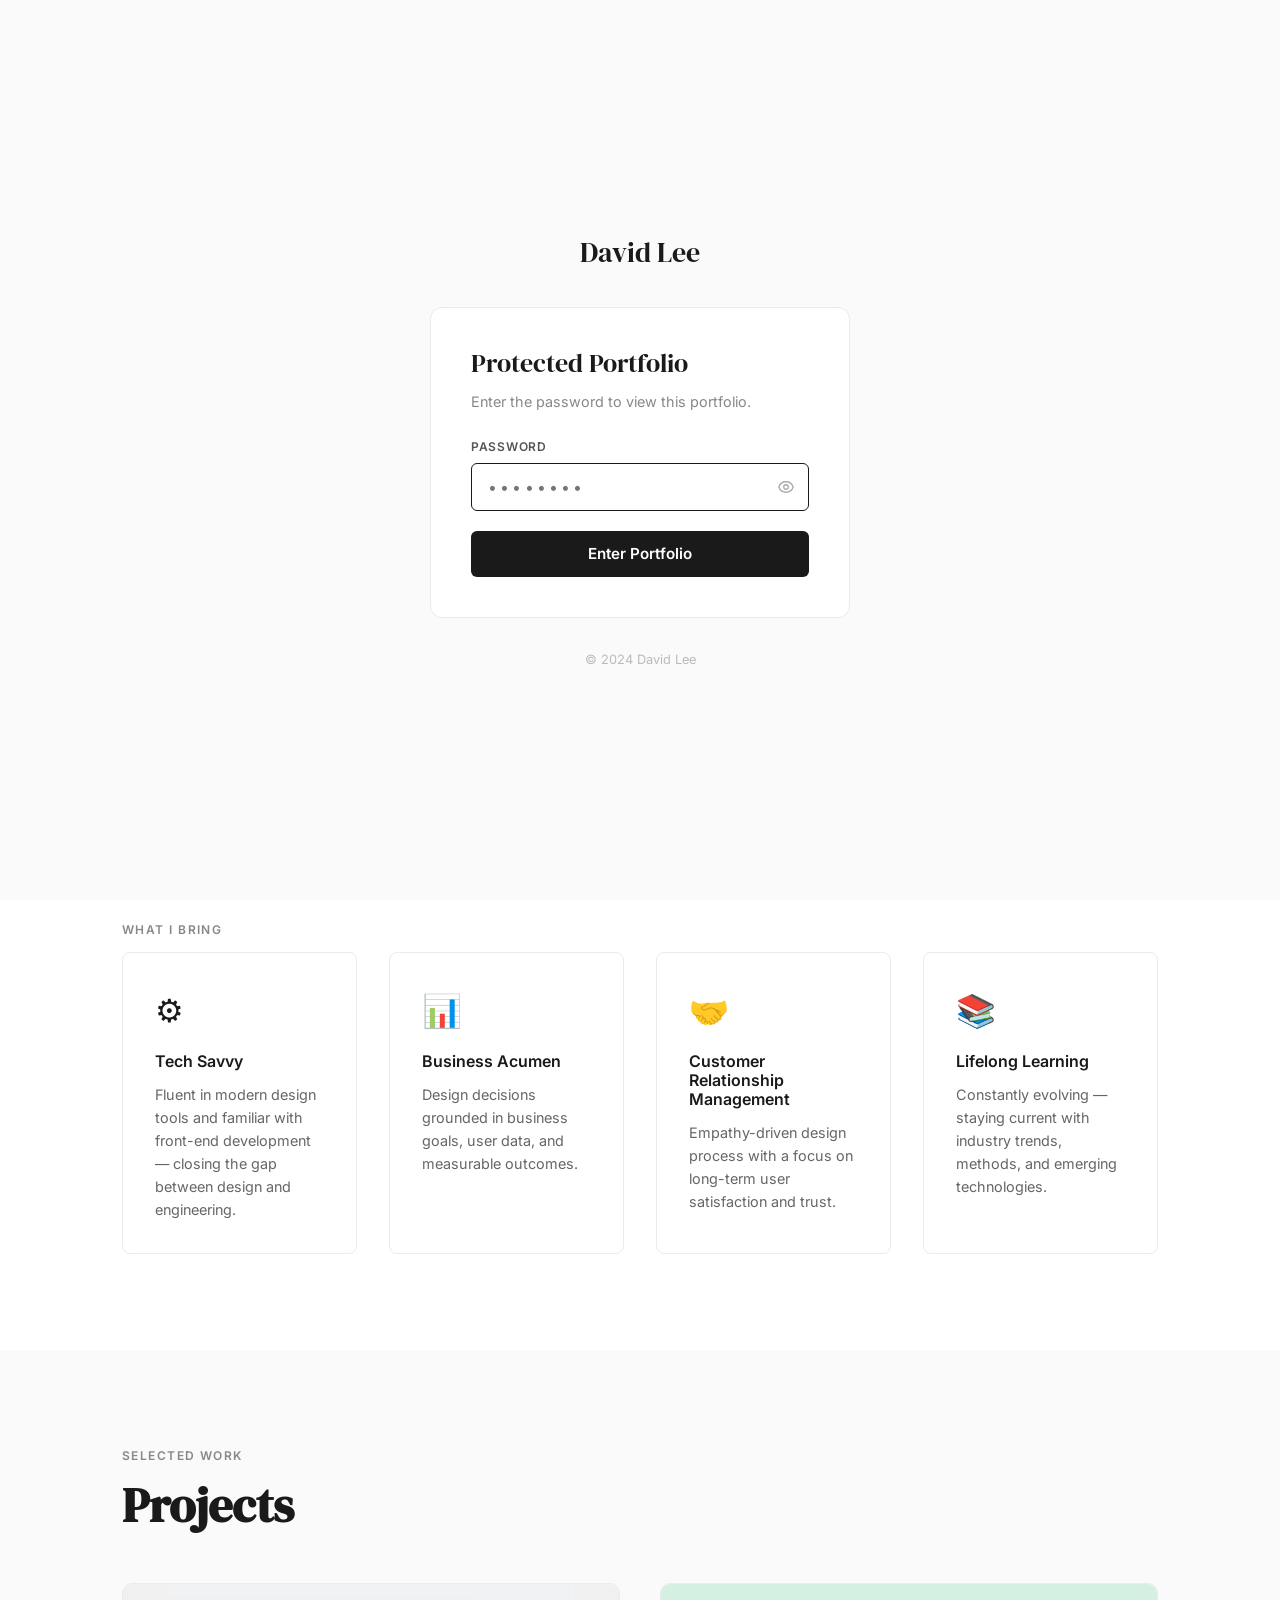
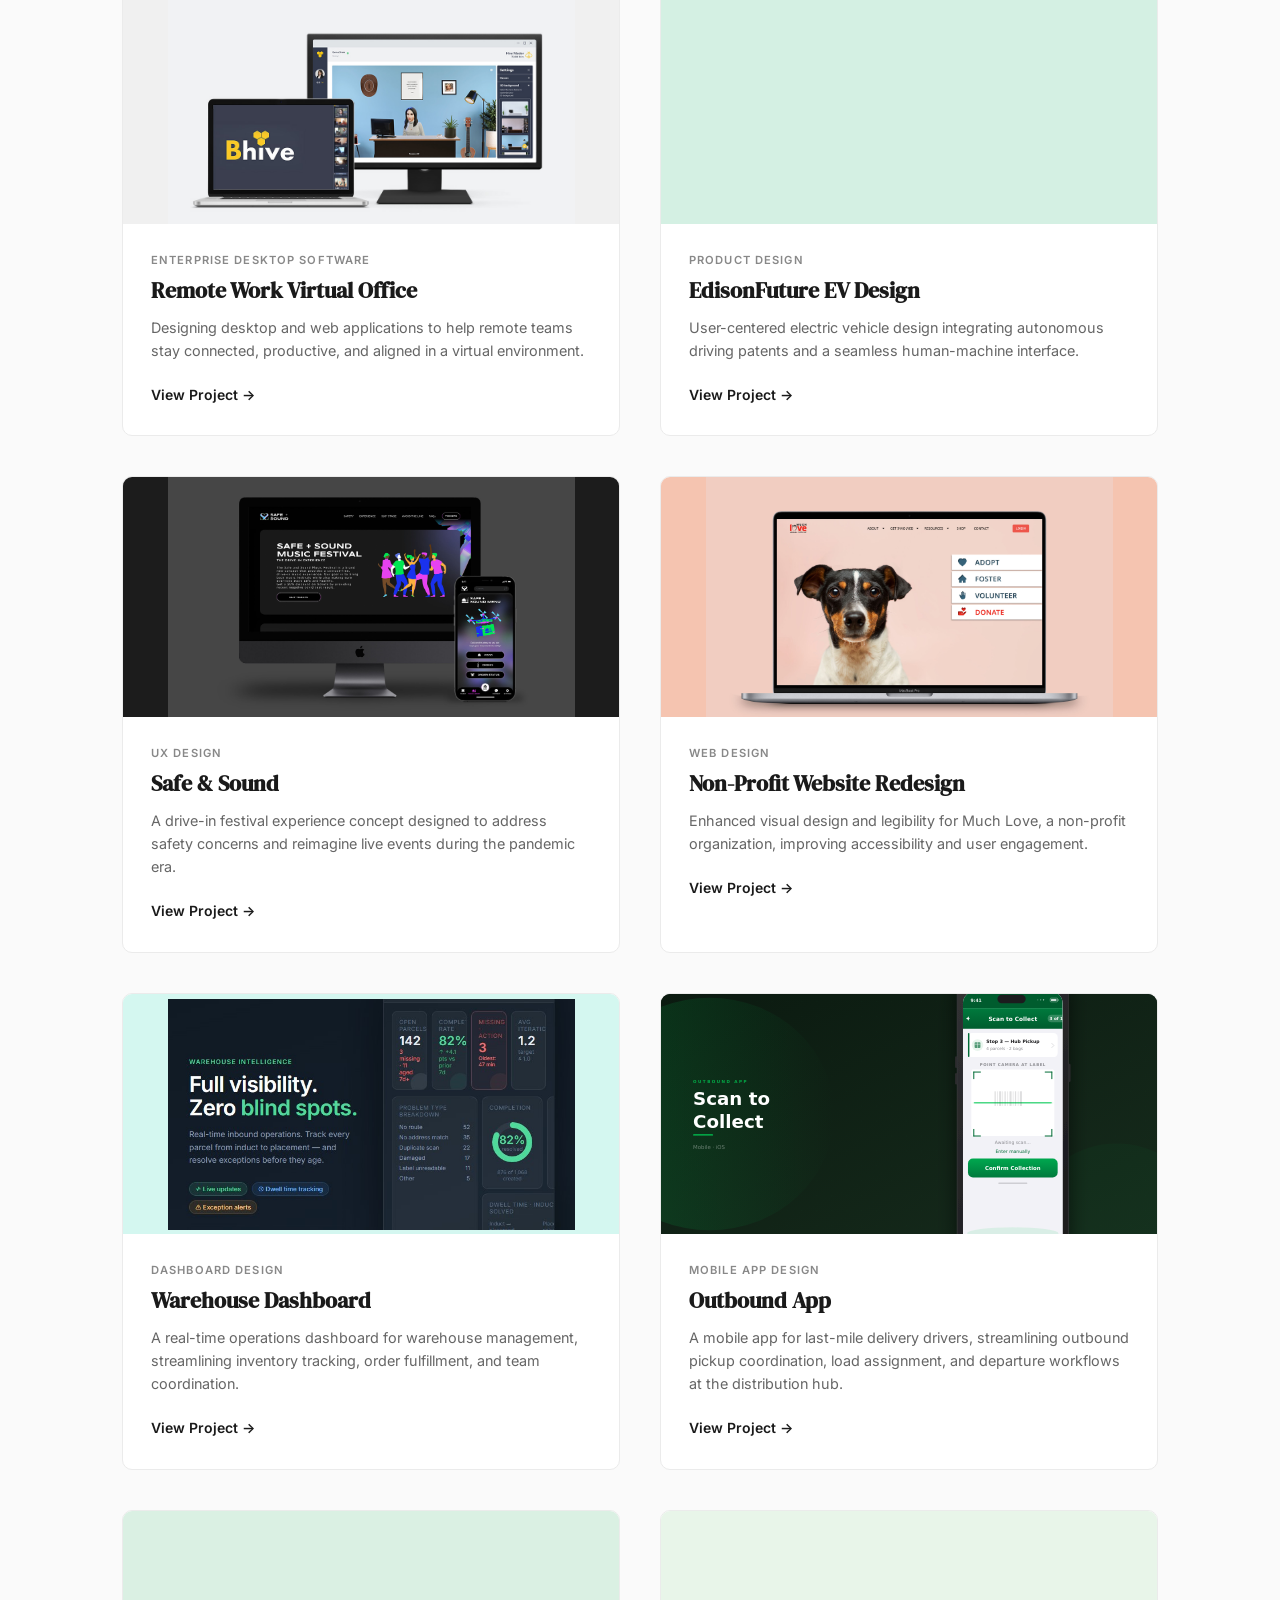
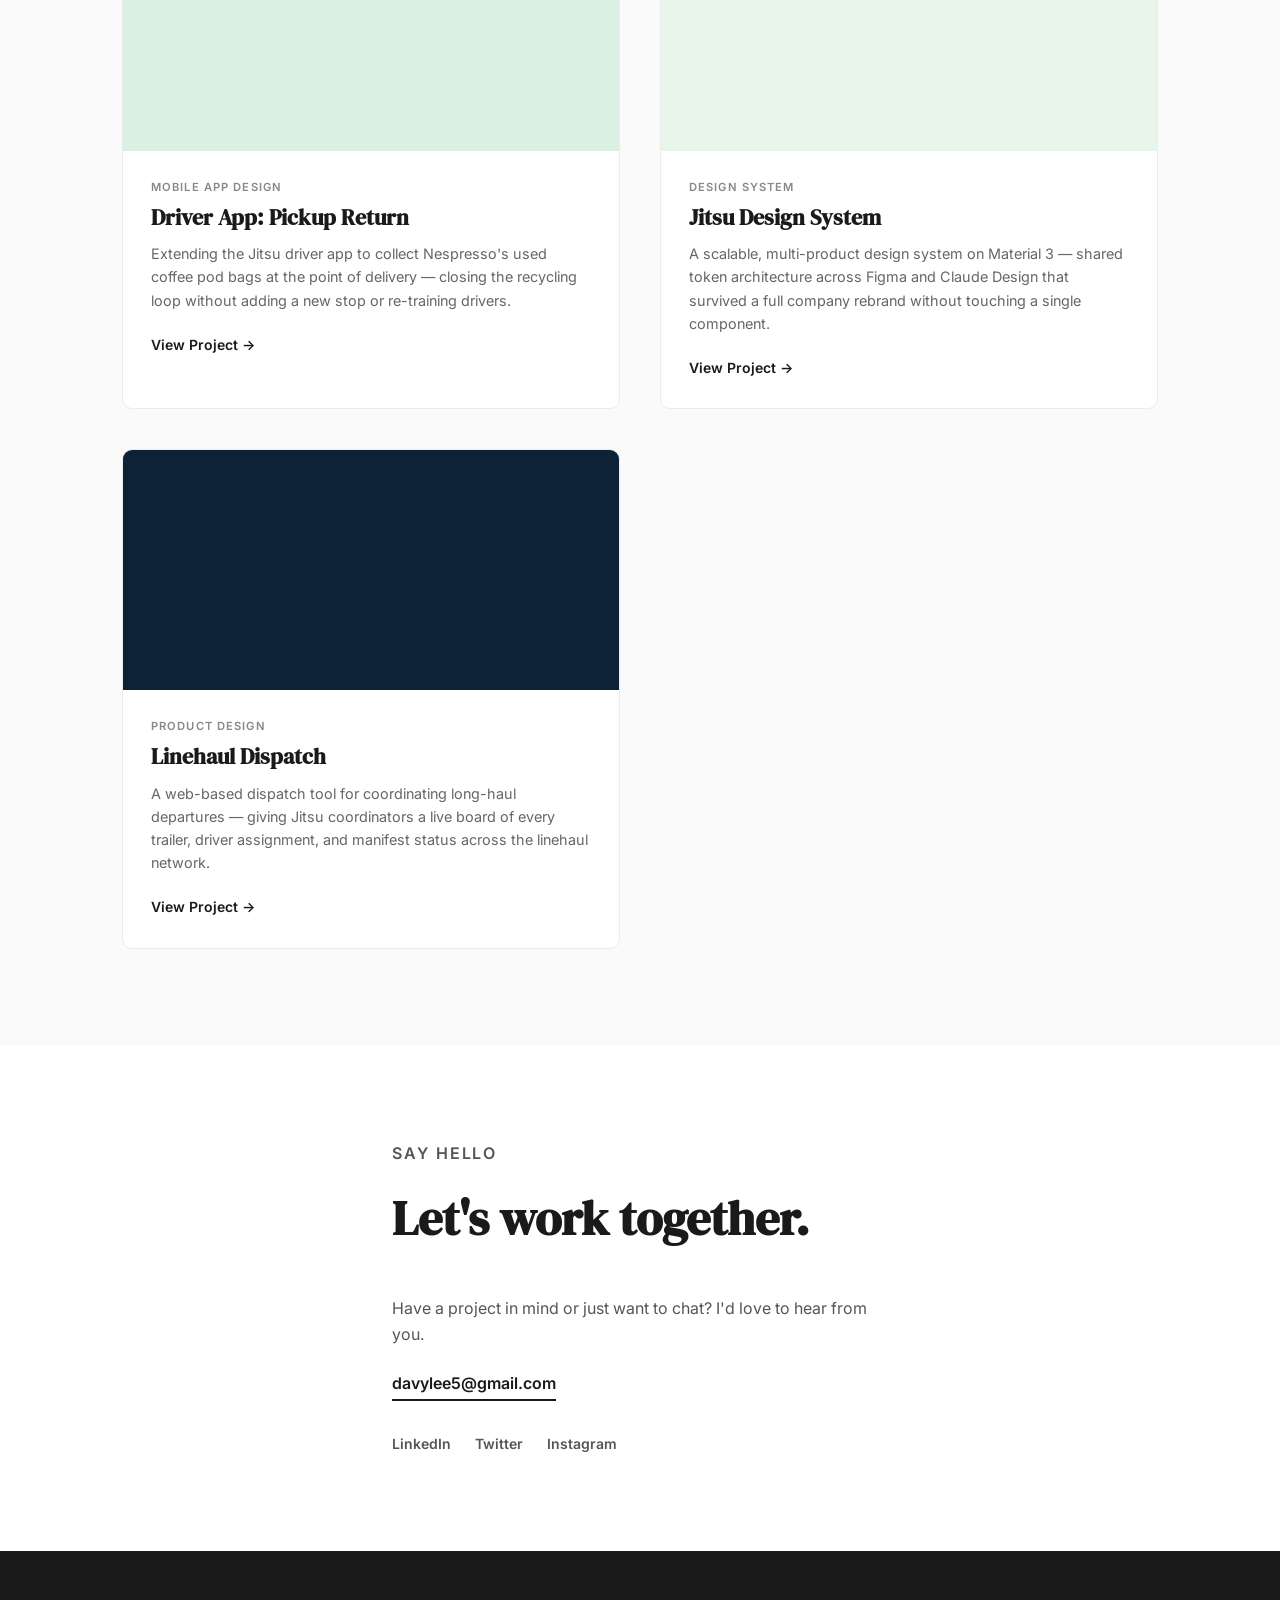
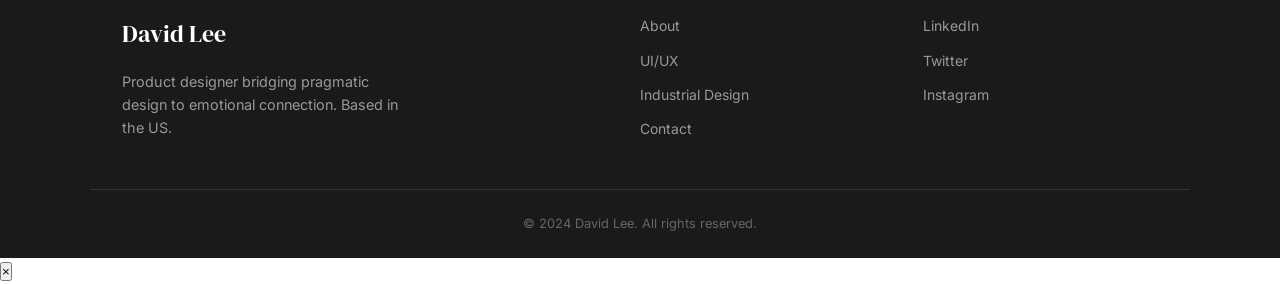
==== index.html @ e4c19055 "feat: add Linehaul Dispatch case study to Selected Work New project page and homepage card for the L" ====
﻿<!DOCTYPE html>
<html lang="en">
<head>
  <meta charset="UTF-8" />
  <meta name="viewport" content="width=device-width, initial-scale=1.0" />
  <title>David Lee — Product Designer</title>
  <link rel="preconnect" href="https://fonts.googleapis.com" />
  <link rel="preconnect" href="https://fonts.gstatic.com" crossorigin />
  <link href="https://fonts.googleapis.com/css2?family=DM+Serif+Display&family=Inter:wght@400;500;600&family=Open+Sans:wght@400;600&display=swap" rel="stylesheet" />
  <link rel="stylesheet" href="styles.css" />

  <style>
    body.gate-open { overflow: hidden; }

    #portfolio-gate {
      position: fixed;
      inset: 0;
      z-index: 9999;
      background: #fafafa;
      display: flex;
      flex-direction: column;
      align-items: center;
      justify-content: center;
      padding: 2rem;
    }

    #portfolio-gate .gate {
      width: 100%;
      max-width: 420px;
      display: flex;
      flex-direction: column;
      align-items: center;
      gap: 2rem;
    }

    #portfolio-gate .gate__logo {
      font-family: 'DM Serif Display', serif;
      font-size: 1.75rem;
      color: #1a1a1a;
      text-decoration: none;
    }

    #portfolio-gate .gate__card {
      width: 100%;
      background: #fff;
      border: 1px solid #ebebeb;
      border-radius: 12px;
      padding: 2.5rem;
      display: flex;
      flex-direction: column;
      gap: 1.5rem;
    }

    #portfolio-gate .gate__heading {
      font-family: 'DM Serif Display', serif;
      font-size: 1.6rem;
      color: #1a1a1a;
      font-weight: 400;
      line-height: 1.2;
    }

    #portfolio-gate .gate__sub {
      font-size: 0.9rem;
      color: #888;
      line-height: 1.6;
      margin-top: -0.75rem;
    }

    #portfolio-gate .gate__field {
      display: flex;
      flex-direction: column;
      gap: 0.4rem;
    }

    #portfolio-gate .gate__label {
      font-size: 0.75rem;
      font-weight: 600;
      letter-spacing: 0.06em;
      text-transform: uppercase;
      color: #555;
    }

    #portfolio-gate .gate__input-wrap {
      position: relative;
      display: flex;
      align-items: center;
    }

    #portfolio-gate .gate__input {
      width: 100%;
      padding: 0.8rem 3rem 0.8rem 1rem;
      border: 1px solid #ddd;
      border-radius: 6px;
      font-family: 'Inter', sans-serif;
      font-size: 1rem;
      color: #1a1a1a;
      background: #fafafa;
      transition: border-color 0.2s, background 0.2s;
      letter-spacing: 0.2em;
    }

    #portfolio-gate .gate__input:focus {
      outline: none;
      border-color: #1a1a1a;
      background: #fff;
    }

    #portfolio-gate .gate__input.error {
      border-color: #c0392b;
      background: #fff8f7;
    }

    #portfolio-gate .gate__toggle {
      position: absolute;
      right: 0.85rem;
      background: none;
      border: none;
      cursor: pointer;
      color: #aaa;
      padding: 0;
      display: flex;
      align-items: center;
      transition: color 0.2s;
    }

    #portfolio-gate .gate__toggle:hover { color: #555; }

    #portfolio-gate .gate__toggle svg {
      width: 18px;
      height: 18px;
      pointer-events: none;
    }

    #portfolio-gate .gate__error {
      font-size: 0.8rem;
      color: #c0392b;
      font-weight: 500;
      display: none;
    }

    #portfolio-gate .gate__error.visible { display: block; }

    #portfolio-gate .gate__btn {
      width: 100%;
      padding: 0.85rem;
      background: #1a1a1a;
      color: #fff;
      border: none;
      border-radius: 6px;
      font-family: 'Inter', sans-serif;
      font-size: 0.95rem;
      font-weight: 600;
      cursor: pointer;
      transition: background 0.2s, transform 0.1s;
    }

    #portfolio-gate .gate__btn:hover { background: #333; }
    #portfolio-gate .gate__btn:active { transform: scale(0.98); }

    #portfolio-gate .gate__footer {
      font-size: 0.8rem;
      color: #bbb;
      text-align: center;
    }
  </style>

  <!-- Google Analytics -->
  <script async src="https://www.googletagmanager.com/gtag/js?id=G-5YFQMYE4YG"></script>
  <script>
    window.dataLayer = window.dataLayer || [];
    function gtag(){dataLayer.push(arguments);}
    gtag('js', new Date());
    gtag('config', 'G-5YFQMYE4YG');
  </script>
</head>
<body class="gate-open">

  <!-- PASSCODE GATE -->
  <div id="portfolio-gate">
    <div class="gate">
      <span class="gate__logo">David Lee</span>

      <div class="gate__card">
        <h1 class="gate__heading">Protected Portfolio</h1>
        <p class="gate__sub">Enter the password to view this portfolio.</p>

        <form id="gate-form" novalidate>
          <div class="gate__field">
            <label class="gate__label" for="gate-password">Password</label>
            <div class="gate__input-wrap">
              <input
                class="gate__input"
                type="password"
                id="gate-password"
                autocomplete="current-password"
                placeholder="••••••••"
                autofocus
              />
              <button type="button" class="gate__toggle" id="gate-toggle" aria-label="Show password">
                <svg id="gate-icon-eye" xmlns="http://www.w3.org/2000/svg" fill="none" viewBox="0 0 24 24" stroke="currentColor" stroke-width="1.75">
                  <path stroke-linecap="round" stroke-linejoin="round" d="M2.458 12C3.732 7.943 7.523 5 12 5c4.478 0 8.268 2.943 9.542 7-1.274 4.057-5.064 7-9.542 7-4.477 0-8.268-2.943-9.542-7z" />
                  <circle cx="12" cy="12" r="3" stroke-linecap="round" stroke-linejoin="round" />
                </svg>
                <svg id="gate-icon-eye-off" xmlns="http://www.w3.org/2000/svg" fill="none" viewBox="0 0 24 24" stroke="currentColor" stroke-width="1.75" style="display:none">
                  <path stroke-linecap="round" stroke-linejoin="round" d="M13.875 18.825A10.05 10.05 0 0112 19c-4.477 0-8.268-2.943-9.542-7a9.97 9.97 0 012.19-3.568M6.53 6.53A9.97 9.97 0 0112 5c4.478 0 8.268 2.943 9.542 7a9.972 9.972 0 01-4.043 5.306M6.53 6.53L3 3m3.53 3.53l11 11M17.47 17.47L21 21" />
                </svg>
              </button>
            </div>
            <span class="gate__error" id="gate-error">Incorrect password. Please try again.</span>
          </div>

          <div style="margin-top: 1.25rem;">
            <button type="submit" class="gate__btn">Enter Portfolio</button>
          </div>
        </form>
      </div>

      <p class="gate__footer">&copy; 2024 David Lee</p>
    </div>
  </div>

  <!-- NAV -->
  <nav class="nav">
    <div class="nav__inner">
      <a href="#" class="nav__logo">David Lee</a>
      <ul class="nav__links">
        <li><a href="about.html">About</a></li>
        <li><a href="#work">UI/UX</a></li>
        <li><a href="#work">Industrial Design</a></li>
        <li><a href="#" target="_blank">Resume</a></li>
        <li><a href="#contact" class="nav__cta">Contact</a></li>
      </ul>
      <button class="nav__burger" aria-label="Toggle menu">
        <span></span><span></span><span></span>
      </button>
    </div>
  </nav>

  <!-- HERO -->
  <section class="hero">
    <div class="hero__inner container">
      <div class="hero__text">
        <p class="hero__tag">Product Designer</p>
        <h1 class="hero__headline">I'm a product designer who bridges pragmatic design to emotional connection.</h1>
        <p class="hero__sub">Hybrid background spanning UX, engineering communication, and business strategy — I design for people and build for impact.</p>
        <div class="hero__actions">
          <a href="#work" class="btn btn--primary">View My Work</a>
          <a href="#contact" class="btn btn--ghost">Get in Touch</a>
        </div>
      </div>
      <div class="hero__image">
        <div class="hero__img-wrap">
          <img src="images/david-hero.jpg" alt="David Lee" class="hero__img" />
        </div>
      </div>
    </div>
  </section>

  <!-- VALUES -->
  <section class="values">
    <div class="container">
      <p class="section-label">What I Bring</p>
      <div class="values__grid">
        <div class="values__card">
          <div class="values__icon">&#9881;</div>
          <h3>Tech Savvy</h3>
          <p>Fluent in modern design tools and familiar with front-end development — closing the gap between design and engineering.</p>
        </div>
        <div class="values__card">
          <div class="values__icon">&#128202;</div>
          <h3>Business Acumen</h3>
          <p>Design decisions grounded in business goals, user data, and measurable outcomes.</p>
        </div>
        <div class="values__card">
          <div class="values__icon">&#129309;</div>
          <h3>Customer Relationship Management</h3>
          <p>Empathy-driven design process with a focus on long-term user satisfaction and trust.</p>
        </div>
        <div class="values__card">
          <div class="values__icon">&#128218;</div>
          <h3>Lifelong Learning</h3>
          <p>Constantly evolving — staying current with industry trends, methods, and emerging technologies.</p>
        </div>
      </div>
    </div>
  </section>

  <!-- PROJECTS -->
  <section class="work" id="work">
    <div class="container">
      <p class="section-label">Selected Work</p>
      <h2 class="section-title">Projects</h2>
      <div class="work__grid">

        <article class="project-card">
          <div class="project-card__img project-card__img--1"></div>
          <div class="project-card__body">
            <span class="project-card__tag">Enterprise Desktop Software</span>
            <h3>Remote Work Virtual Office</h3>
            <p>Designing desktop and web applications to help remote teams stay connected, productive, and aligned in a virtual environment.</p>
            <a href="remote-work-virtual-office.html" class="link-arrow">View Project &rarr;</a>
          </div>
        </article>

        <article class="project-card">
          <div class="project-card__img project-card__img--2"></div>
          <div class="project-card__body">
            <span class="project-card__tag">Product Design</span>
            <h3>EdisonFuture EV Design</h3>
            <p>User-centered electric vehicle design integrating autonomous driving patents and a seamless human-machine interface.</p>
            <a href="edison-future-ev.html" class="link-arrow">View Project &rarr;</a>
          </div>
        </article>

        <article class="project-card">
          <div class="project-card__img project-card__img--3"></div>
          <div class="project-card__body">
            <span class="project-card__tag">UX Design</span>
            <h3>Safe &amp; Sound</h3>
            <p>A drive-in festival experience concept designed to address safety concerns and reimagine live events during the pandemic era.</p>
            <a href="safe-sound.html" class="link-arrow">View Project &rarr;</a>
          </div>
        </article>

        <article class="project-card">
          <div class="project-card__img project-card__img--4"></div>
          <div class="project-card__body">
            <span class="project-card__tag">Web Design</span>
            <h3>Non-Profit Website Redesign</h3>
            <p>Enhanced visual design and legibility for Much Love, a non-profit organization, improving accessibility and user engagement.</p>
            <a href="much-love.html" class="link-arrow">View Project &rarr;</a>
          </div>
        </article>

        <article class="project-card">
          <div class="project-card__img project-card__img--5"></div>
          <div class="project-card__body">
            <span class="project-card__tag">Dashboard Design</span>
            <h3>Warehouse Dashboard</h3>
            <p>A real-time operations dashboard for warehouse management, streamlining inventory tracking, order fulfillment, and team coordination.</p>
            <a href="warehouse-dashboard.html" class="link-arrow">View Project &rarr;</a>
          </div>
        </article>

        <article class="project-card">
          <div class="project-card__img project-card__img--6"></div>
          <div class="project-card__body">
            <span class="project-card__tag">Mobile App Design</span>
            <h3>Outbound App</h3>
            <p>A mobile app for last-mile delivery drivers, streamlining outbound pickup coordination, load assignment, and departure workflows at the distribution hub.</p>
            <a href="outbound-app.html" class="link-arrow">View Project &rarr;</a>
          </div>
        </article>

        <article class="project-card">
          <div class="project-card__img project-card__img--7"></div>
          <div class="project-card__body">
            <span class="project-card__tag">Mobile App Design</span>
            <h3>Driver App: Pickup Return</h3>
            <p>Extending the Jitsu driver app to collect Nespresso's used coffee pod bags at the point of delivery — closing the recycling loop without adding a new stop or re-training drivers.</p>
            <a href="driver-app-pickup-return.html" class="link-arrow">View Project &rarr;</a>
          </div>
        </article>

        <article class="project-card">
          <div class="project-card__img project-card__img--8"></div>
          <div class="project-card__body">
            <span class="project-card__tag">Design System</span>
            <h3>Jitsu Design System</h3>
            <p>A scalable, multi-product design system on Material 3 — shared token architecture across Figma and Claude Design that survived a full company rebrand without touching a single component.</p>
            <a href="design-system.html" class="link-arrow">View Project &rarr;</a>
          </div>
        </article>

        <article class="project-card">
          <div class="project-card__img project-card__img--9"></div>
          <div class="project-card__body">
            <span class="project-card__tag">Product Design</span>
            <h3>Linehaul Dispatch</h3>
            <p>A web-based dispatch tool for coordinating long-haul departures — giving Jitsu coordinators a live board of every trailer, driver assignment, and manifest status across the linehaul network.</p>
            <a href="linehaul-dispatch.html" class="link-arrow">View Project &rarr;</a>
          </div>
        </article>

      </div>
    </div>
  </section>

  <!-- CONTACT -->
  <section class="contact" id="contact">
    <div class="container contact__inner contact__inner--solo">
      <div class="contact__text">
        <p class="section-label">Say Hello</p>
        <h2 class="section-title">Let's work together.</h2>
        <p>Have a project in mind or just want to chat? I'd love to hear from you.</p>
        <a href="mailto:davylee5@gmail.com" class="contact__email">davylee5@gmail.com</a>
        <div class="contact__socials">
          <a href="#" target="_blank" rel="noopener">LinkedIn</a>
          <a href="#" target="_blank" rel="noopener">Twitter</a>
          <a href="#" target="_blank" rel="noopener">Instagram</a>
        </div>
      </div>
      <form class="contact__form" onsubmit="handleSubmit(event)" style="display:none">
        <div class="form-group">
          <label for="name">Name</label>
          <input type="text" id="name" name="name" placeholder="Your name" required />
        </div>
        <div class="form-group">
          <label for="email">Email</label>
          <input type="email" id="email" name="email" placeholder="your@email.com" required />
        </div>
        <div class="form-group">
          <label for="message">Message</label>
          <textarea id="message" name="message" rows="5" placeholder="Tell me about your project..." required></textarea>
        </div>
        <button type="submit" class="btn btn--primary">Send Message</button>
        <p class="form-success" id="form-success">Thanks! I'll be in touch soon.</p>
      </form>
    </div>
  </section>

  <!-- FOOTER -->
  <footer class="footer">
    <div class="container footer__inner">
      <div class="footer__brand">
        <span class="footer__logo">David Lee</span>
        <p>Product designer bridging pragmatic design to emotional connection. Based in the US.</p>
      </div>
      <nav class="footer__nav">
        <a href="about.html">About</a>
        <a href="#work">UI/UX</a>
        <a href="#work">Industrial Design</a>
        <a href="#contact">Contact</a>
      </nav>
      <div class="footer__socials">
        <a href="#" target="_blank" rel="noopener">LinkedIn</a>
        <a href="#" target="_blank" rel="noopener">Twitter</a>
        <a href="#" target="_blank" rel="noopener">Instagram</a>
      </div>
    </div>
    <div class="footer__bottom">
      <p>&copy; 2024 David Lee. All rights reserved.</p>
    </div>
  </footer>

  <script src="script.js"></script>

  <script>
    const SESSION_KEY = 'dl_portfolio_auth';
    const CORRECT     = '1234';
    const gateEl      = document.getElementById('portfolio-gate');
    const form        = document.getElementById('gate-form');
    const input       = document.getElementById('gate-password');
    const errorMsg    = document.getElementById('gate-error');
    const toggleBtn   = document.getElementById('gate-toggle');
    const iconEye     = document.getElementById('gate-icon-eye');
    const iconEyeOff  = document.getElementById('gate-icon-eye-off');

    if (sessionStorage.getItem(SESSION_KEY) === 'true') {
      gateEl.remove();
      document.body.classList.remove('gate-open');
    }

    toggleBtn.addEventListener('click', () => {
      const isPassword = input.type === 'password';
      input.type = isPassword ? 'text' : 'password';
      iconEye.style.display    = isPassword ? 'none'  : 'block';
      iconEyeOff.style.display = isPassword ? 'block' : 'none';
    });

    input.addEventListener('input', () => {
      input.classList.remove('error');
      errorMsg.classList.remove('visible');
    });

    form.addEventListener('submit', (e) => {
      e.preventDefault();
      if (input.value === CORRECT) {
        sessionStorage.setItem(SESSION_KEY, 'true');
        gateEl.remove();
        document.body.classList.remove('gate-open');
      } else {
        input.classList.add('error');
        errorMsg.classList.add('visible');
        input.value = '';
        input.focus();
      }
    });
  </script>
</body>
</html>
---- styles.css ----
/* ===========================
   Reset & Base
=========================== */
*, *::before, *::after {
  box-sizing: border-box;
  margin: 0;
  padding: 0;
}

html {
  scroll-behavior: smooth;
}

body {
  font-family: 'Inter', 'Open Sans', sans-serif;
  font-size: 16px;
  line-height: 1.6;
  color: #1a1a1a;
  background: #ffffff;
}

img {
  max-width: 100%;
  display: block;
}

a {
  text-decoration: none;
  color: inherit;
}

ul {
  list-style: none;
}

.container {
  max-width: 1100px;
  margin: 0 auto;
  padding: 0 2rem;
}

/* ===========================
   Typography
=========================== */
h1, h2, h3 {
  font-family: 'DM Serif Display', serif;
  line-height: 1.2;
}

.section-label {
  font-size: 0.75rem;
  font-weight: 600;
  letter-spacing: 0.12em;
  text-transform: uppercase;
  color: #888;
  margin-bottom: 0.75rem;
}

.section-title {
  font-size: clamp(2rem, 4vw, 3rem);
  color: #1a1a1a;
  margin-bottom: 3rem;
}

/* ===========================
   Buttons
=========================== */
.btn {
  display: inline-block;
  padding: 0.75rem 1.75rem;
  border-radius: 4px;
  font-size: 0.9rem;
  font-weight: 600;
  font-family: 'Inter', sans-serif;
  cursor: pointer;
  transition: all 0.2s ease;
  border: 2px solid transparent;
}

.btn--primary {
  background: #1a1a1a;
  color: #fff;
  border-color: #1a1a1a;
}

.btn--primary:hover {
  background: #333;
  border-color: #333;
}

.btn--ghost {
  background: transparent;
  color: #1a1a1a;
  border-color: #1a1a1a;
}

.btn--ghost:hover {
  background: #1a1a1a;
  color: #fff;
}

/* ===========================
   Navigation
=========================== */
.nav {
  position: sticky;
  top: 0;
  z-index: 100;
  background: rgba(255, 255, 255, 0.95);
  backdrop-filter: blur(8px);
  border-bottom: 1px solid #f0f0f0;
}

.nav__inner {
  max-width: 1100px;
  margin: 0 auto;
  padding: 1.25rem 2rem;
  display: flex;
  align-items: center;
  justify-content: space-between;
}

.nav__logo {
  font-family: 'DM Serif Display', serif;
  font-size: 1.25rem;
  color: #1a1a1a;
  font-weight: 400;
}

.nav__links {
  display: flex;
  align-items: center;
  gap: 2rem;
}

.nav__links a {
  font-size: 0.875rem;
  font-weight: 500;
  color: #555;
  transition: color 0.2s;
}

.nav__links a:hover {
  color: #1a1a1a;
}

.nav__cta {
  background: #1a1a1a;
  color: #fff !important;
  padding: 0.5rem 1.25rem;
  border-radius: 4px;
  transition: background 0.2s !important;
}

.nav__cta:hover {
  background: #333 !important;
}

.nav__burger {
  display: none;
  flex-direction: column;
  gap: 5px;
  background: none;
  border: none;
  cursor: pointer;
  padding: 4px;
}

.nav__burger span {
  display: block;
  width: 24px;
  height: 2px;
  background: #1a1a1a;
  transition: all 0.2s;
}

/* ===========================
   Hero
=========================== */
.hero {
  padding: 7rem 0 6rem;
  background: #fafafa;
}

.hero__inner {
  display: grid;
  grid-template-columns: 1fr 1fr;
  gap: 4rem;
  align-items: center;
}

.hero__tag {
  font-size: 0.8rem;
  font-weight: 600;
  letter-spacing: 0.1em;
  text-transform: uppercase;
  color: #888;
  margin-bottom: 1.25rem;
}

.hero__headline {
  font-size: clamp(2rem, 4vw, 3.25rem);
  color: #1a1a1a;
  margin-bottom: 1.5rem;
  font-weight: 400;
}

.hero__sub {
  font-size: 1.05rem;
  color: #555;
  margin-bottom: 2.5rem;
  max-width: 480px;
}

.hero__actions {
  display: flex;
  gap: 1rem;
  flex-wrap: wrap;
}

.hero__img-wrap {
  width: 100%;
  aspect-ratio: 1;
  max-width: 420px;
  margin-left: auto;
  border-radius: 12px;
  overflow: hidden;
  background: #e8e8e8;
  display: flex;
  align-items: center;
  justify-content: center;
  position: relative;
}

.hero__img-wrap img {
  width: 100%;
  height: 100%;
  object-fit: cover;
}

.hero__img-placeholder {
  font-family: 'DM Serif Display', serif;
  font-size: 5rem;
  color: #aaa;
  position: absolute;
}

/* ===========================
   About Bio
=========================== */
.about-bio {
  padding: 6rem 0;
  background: #fff;
}

.about-bio--page {
  padding-top: 7rem;
  background: #fafafa;
}

.about-bio__actions {
  display: flex;
  gap: 1rem;
  flex-wrap: wrap;
  margin-top: 2rem;
}

.about-bio__inner {
  display: grid;
  grid-template-columns: 1fr 1fr;
  gap: 5rem;
  align-items: start;
}

.about-bio__left .section-title {
  margin-bottom: 1.5rem;
}

.about-bio__text {
  font-size: 1rem;
  color: #555;
  line-height: 1.75;
  margin-bottom: 1.25rem;
}

.about-bio__right {
  display: flex;
  flex-direction: column;
  gap: 2rem;
  padding-top: 2.5rem;
}

.about-bio__group-label {
  font-family: 'Inter', sans-serif;
  font-size: 0.75rem;
  font-weight: 600;
  letter-spacing: 0.1em;
  text-transform: uppercase;
  color: #888;
  margin-bottom: 0.6rem;
}

.about-bio__list {
  display: flex;
  flex-direction: column;
  gap: 0.4rem;
}

.about-bio__list li {
  font-size: 0.95rem;
  color: #333;
}

.about-bio__list--inline {
  flex-direction: row;
  flex-wrap: wrap;
  gap: 0.4rem 1rem;
}

/* ===========================
   Values
=========================== */
.values {
  padding: 6rem 0;
  background: #fff;
}

.values__grid {
  display: grid;
  grid-template-columns: repeat(4, 1fr);
  gap: 2rem;
}

.values__card {
  padding: 2rem;
  border: 1px solid #ebebeb;
  border-radius: 8px;
  transition: box-shadow 0.2s, transform 0.2s;
}

.values__card:hover {
  box-shadow: 0 8px 30px rgba(0,0,0,0.08);
  transform: translateY(-2px);
}

.values__icon {
  font-size: 2rem;
  margin-bottom: 1rem;
}

.values__card h3 {
  font-size: 1rem;
  font-family: 'Inter', sans-serif;
  font-weight: 600;
  margin-bottom: 0.75rem;
  color: #1a1a1a;
}

.values__card p {
  font-size: 0.9rem;
  color: #666;
  line-height: 1.6;
}

/* ===========================
   Work / Projects
=========================== */
.work {
  padding: 6rem 0;
  background: #fafafa;
}

.work__grid {
  display: grid;
  grid-template-columns: repeat(2, 1fr);
  gap: 2.5rem;
}

.project-card {
  background: #fff;
  border-radius: 10px;
  overflow: hidden;
  border: 1px solid #ebebeb;
  transition: box-shadow 0.25s, transform 0.25s;
}

.project-card:hover {
  box-shadow: 0 12px 40px rgba(0,0,0,0.1);
  transform: translateY(-4px);
}

.project-card__img {
  width: 100%;
  height: 240px;
  background-color: #e0e0e0;
  background-size: cover;
  background-position: center;
}

.project-card__img--1 { background-color: #f0f0f0; background-image: url('images/card-bhive.jpg'); background-size: 82%; background-repeat: no-repeat; background-position: center center; }
.project-card__img--2 { background-color: #d4f0e3; }
.project-card__img--3 { background-color: #1c1c1c; background-image: url('images/card-safe-sound.jpg'); background-size: 82%; background-repeat: no-repeat; background-position: center center; }
.project-card__img--4 { background-color: #f5c4b0; background-image: url('images/card-much-love.jpg'); background-size: 82%; background-repeat: no-repeat; background-position: center center; }
.project-card__img--5 { background-color: #d4f7f0; background-image: url('images/card-dashboard.jpg'); background-size: 82%; background-repeat: no-repeat; background-position: center center; }
.project-card__img--6 { background-color: #0F1F12; background-image: url('images/card-outbound.svg'); background-size: cover; background-position: center center; }
.project-card__img--7 { background-color: #daf0e3; }
.project-card__img--8 { background-color: #e8f5e9; }
.project-card__img--9 { background-color: #0d2137; }

.project-card__body {
  padding: 1.75rem;
}

.project-card__tag {
  font-size: 0.7rem;
  font-weight: 600;
  letter-spacing: 0.1em;
  text-transform: uppercase;
  color: #888;
  display: block;
  margin-bottom: 0.5rem;
}

.project-card__body h3 {
  font-size: 1.35rem;
  margin-bottom: 0.75rem;
  color: #1a1a1a;
}

.project-card__body p {
  font-size: 0.9rem;
  color: #666;
  margin-bottom: 1.25rem;
  line-height: 1.6;
}

.link-arrow {
  font-size: 0.875rem;
  font-weight: 600;
  color: #1a1a1a;
  transition: letter-spacing 0.2s;
}

.link-arrow:hover {
  letter-spacing: 0.03em;
}

/* ===========================
   Contact
=========================== */
.contact {
  padding: 6rem 0;
  background: #fff;
}

.contact__inner {
  display: grid;
  grid-template-columns: 1fr 1fr;
  gap: 5rem;
  align-items: start;
}

.contact__inner--solo {
  grid-template-columns: 1fr;
  max-width: 560px;
}

.contact__text p {
  color: #555;
  margin-bottom: 1.5rem;
  font-size: 1rem;
}

.contact__email {
  display: inline-block;
  font-size: 1rem;
  font-weight: 600;
  color: #1a1a1a;
  border-bottom: 2px solid #1a1a1a;
  padding-bottom: 2px;
  margin-bottom: 2rem;
  transition: opacity 0.2s;
}

.contact__email:hover {
  opacity: 0.65;
}

.contact__socials {
  display: flex;
  gap: 1.5rem;
}

.contact__socials a {
  font-size: 0.875rem;
  font-weight: 600;
  color: #555;
  transition: color 0.2s;
}

.contact__socials a:hover {
  color: #1a1a1a;
}

.contact__form {
  display: flex;
  flex-direction: column;
  gap: 1.25rem;
}

.form-group {
  display: flex;
  flex-direction: column;
  gap: 0.4rem;
}

.form-group label {
  font-size: 0.8rem;
  font-weight: 600;
  color: #333;
  letter-spacing: 0.04em;
}

.form-group input,
.form-group textarea {
  padding: 0.75rem 1rem;
  border: 1px solid #ddd;
  border-radius: 4px;
  font-family: 'Inter', sans-serif;
  font-size: 0.95rem;
  color: #1a1a1a;
  background: #fafafa;
  transition: border-color 0.2s, background 0.2s;
  resize: vertical;
}

.form-group input:focus,
.form-group textarea:focus {
  outline: none;
  border-color: #1a1a1a;
  background: #fff;
}

.form-success {
  display: none;
  color: #2e7d32;
  font-size: 0.9rem;
  font-weight: 500;
}

.form-success.visible {
  display: block;
}

/* ===========================
   Footer
=========================== */
.footer {
  background: #1a1a1a;
  color: #ccc;
  padding: 4rem 0 0;
}

.footer__inner {
  display: grid;
  grid-template-columns: 2fr 1fr 1fr;
  gap: 3rem;
  padding-bottom: 3rem;
  border-bottom: 1px solid #333;
}

.footer__logo {
  font-family: 'DM Serif Display', serif;
  font-size: 1.5rem;
  color: #fff;
  display: block;
  margin-bottom: 1rem;
}

.footer__brand p {
  font-size: 0.9rem;
  line-height: 1.6;
  color: #999;
  max-width: 280px;
}

.footer__nav {
  display: flex;
  flex-direction: column;
  gap: 0.75rem;
}

.footer__nav a {
  font-size: 0.875rem;
  color: #999;
  transition: color 0.2s;
}

.footer__nav a:hover {
  color: #fff;
}

.footer__socials {
  display: flex;
  flex-direction: column;
  gap: 0.75rem;
}

.footer__socials a {
  font-size: 0.875rem;
  color: #999;
  transition: color 0.2s;
}

.footer__socials a:hover {
  color: #fff;
}

.footer__bottom {
  padding: 1.5rem 2rem;
  text-align: center;
}

.footer__bottom p {
  font-size: 0.8rem;
  color: #666;
}

/* ===========================
   Responsive
=========================== */
@media (max-width: 900px) {
  .about-bio__inner {
    grid-template-columns: 1fr;
    gap: 3rem;
  }

  .about-bio__right {
    padding-top: 0;
  }

  .values__grid {
    grid-template-columns: repeat(2, 1fr);
  }

  .hero__inner {
    grid-template-columns: 1fr;
    text-align: center;
  }

  .hero__sub {
    max-width: 100%;
  }

  .hero__actions {
    justify-content: center;
  }

  .hero__img-wrap {
    max-width: 300px;
    margin: 0 auto;
  }

  .contact__inner {
    grid-template-columns: 1fr;
    gap: 3rem;
  }

  .footer__inner {
    grid-template-columns: 1fr 1fr;
  }

  .footer__brand {
    grid-column: 1 / -1;
  }
}

@media (max-width: 640px) {
  .nav__links {
    display: none;
    position: absolute;
    top: 100%;
    left: 0;
    right: 0;
    background: #fff;
    flex-direction: column;
    padding: 1.5rem 2rem;
    border-bottom: 1px solid #eee;
    gap: 1.25rem;
  }

  .nav__links.open {
    display: flex;
  }

  .nav__burger {
    display: flex;
  }

  .nav__inner {
    position: relative;
  }

  .work__grid {
    grid-template-columns: 1fr;
  }

  .values__grid {
    grid-template-columns: 1fr;
  }

  .footer__inner {
    grid-template-columns: 1fr;
  }
}
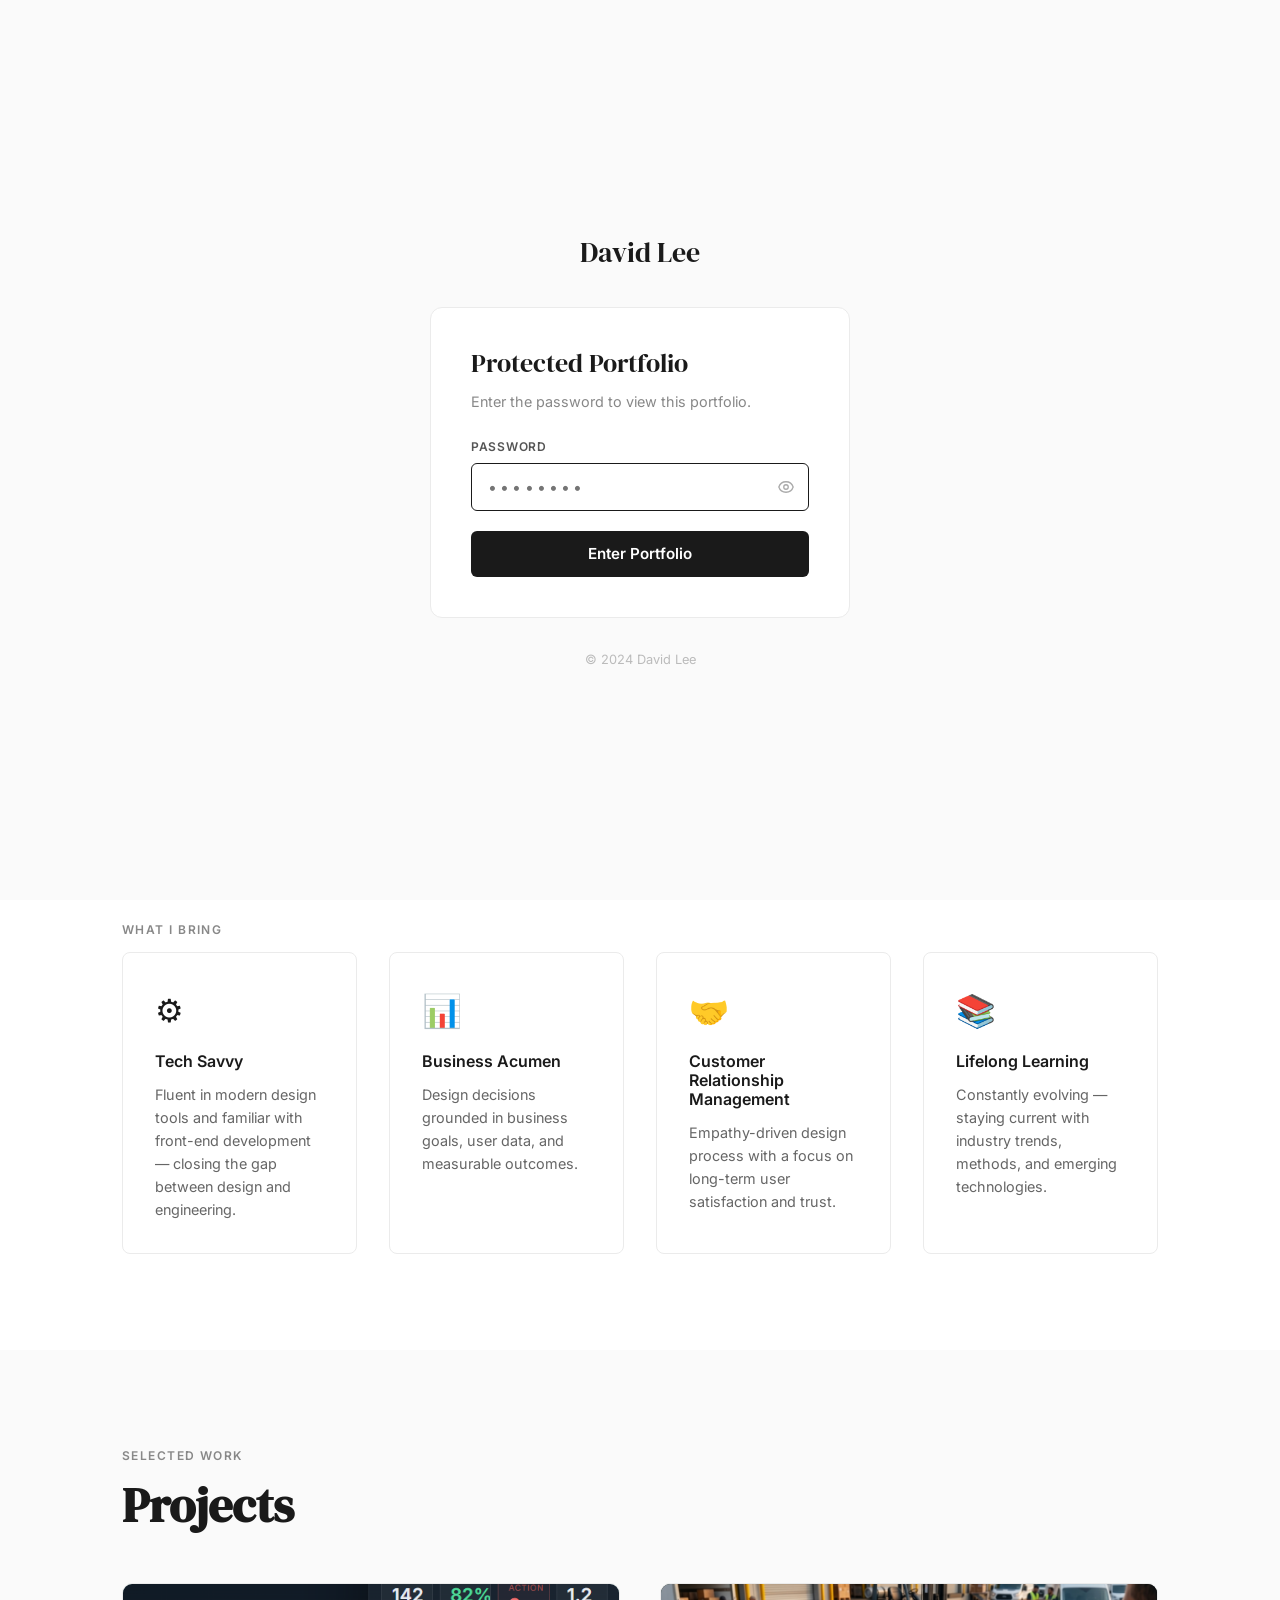
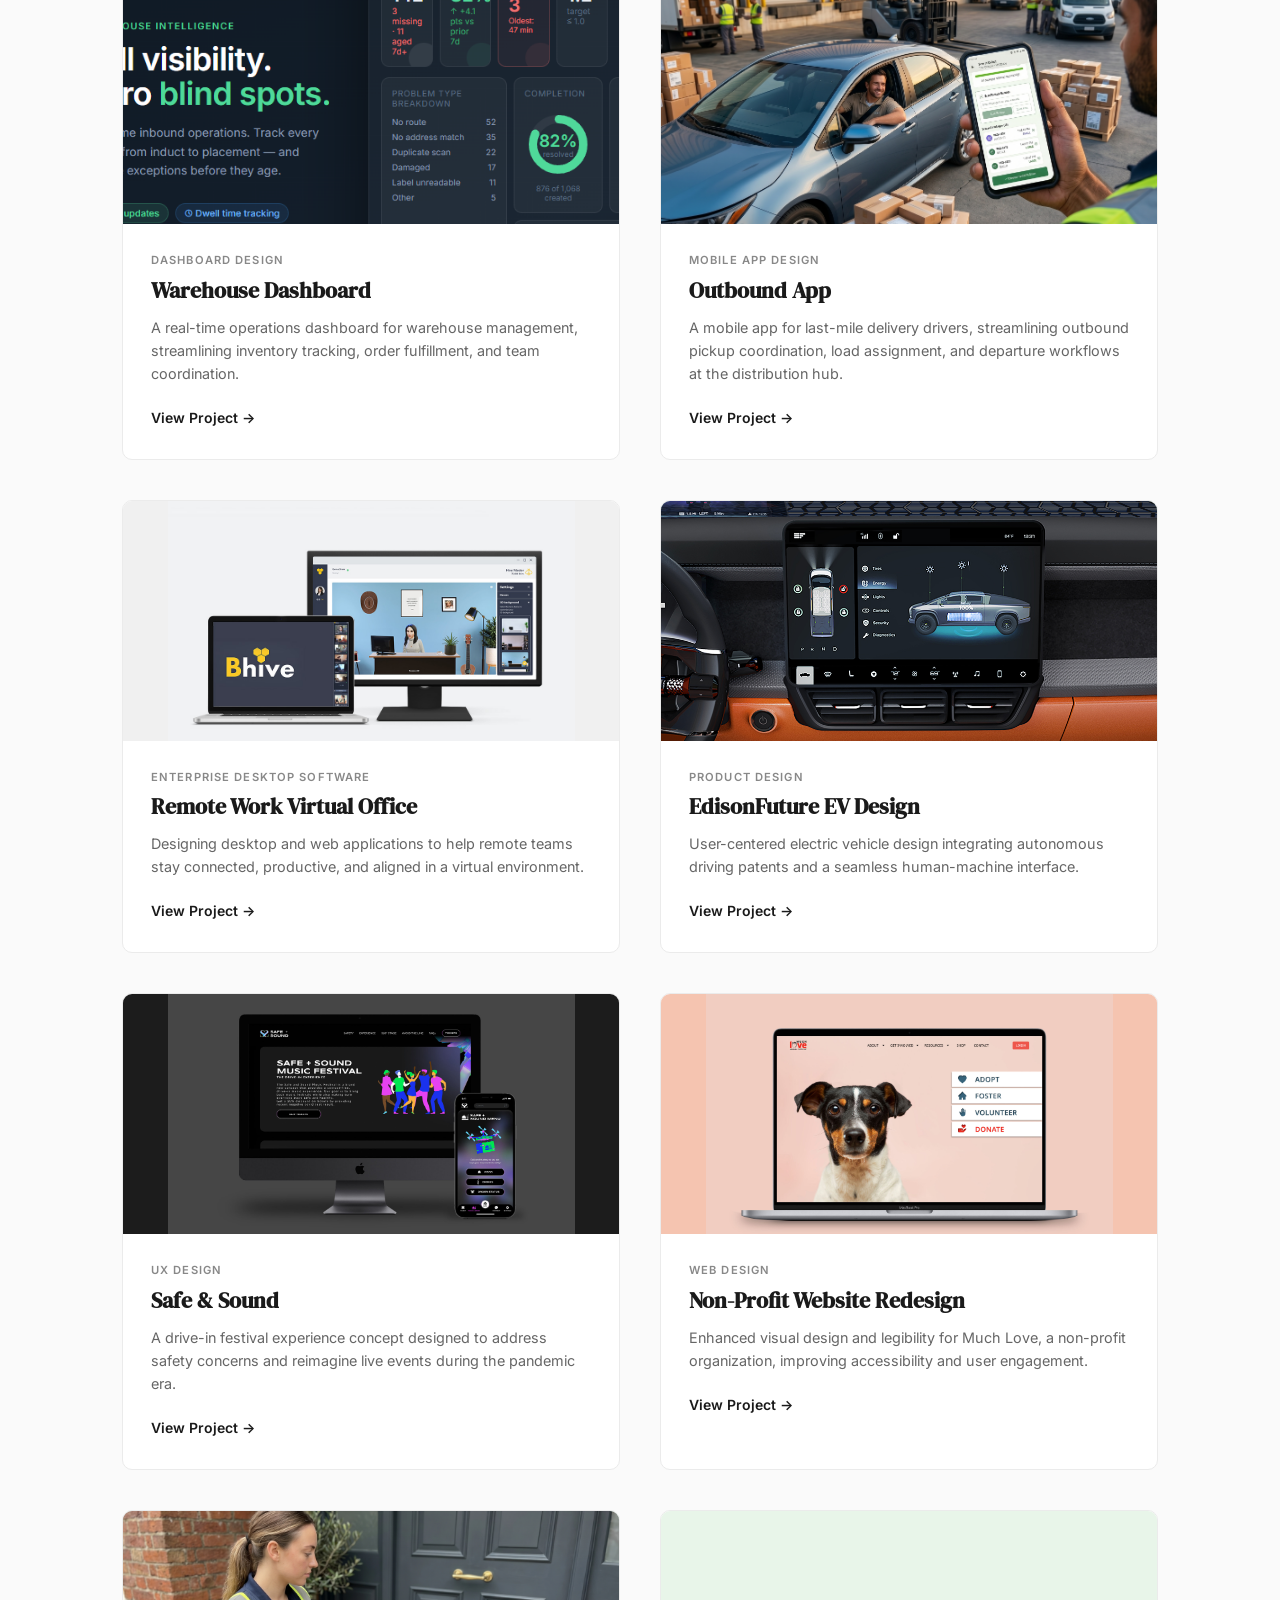
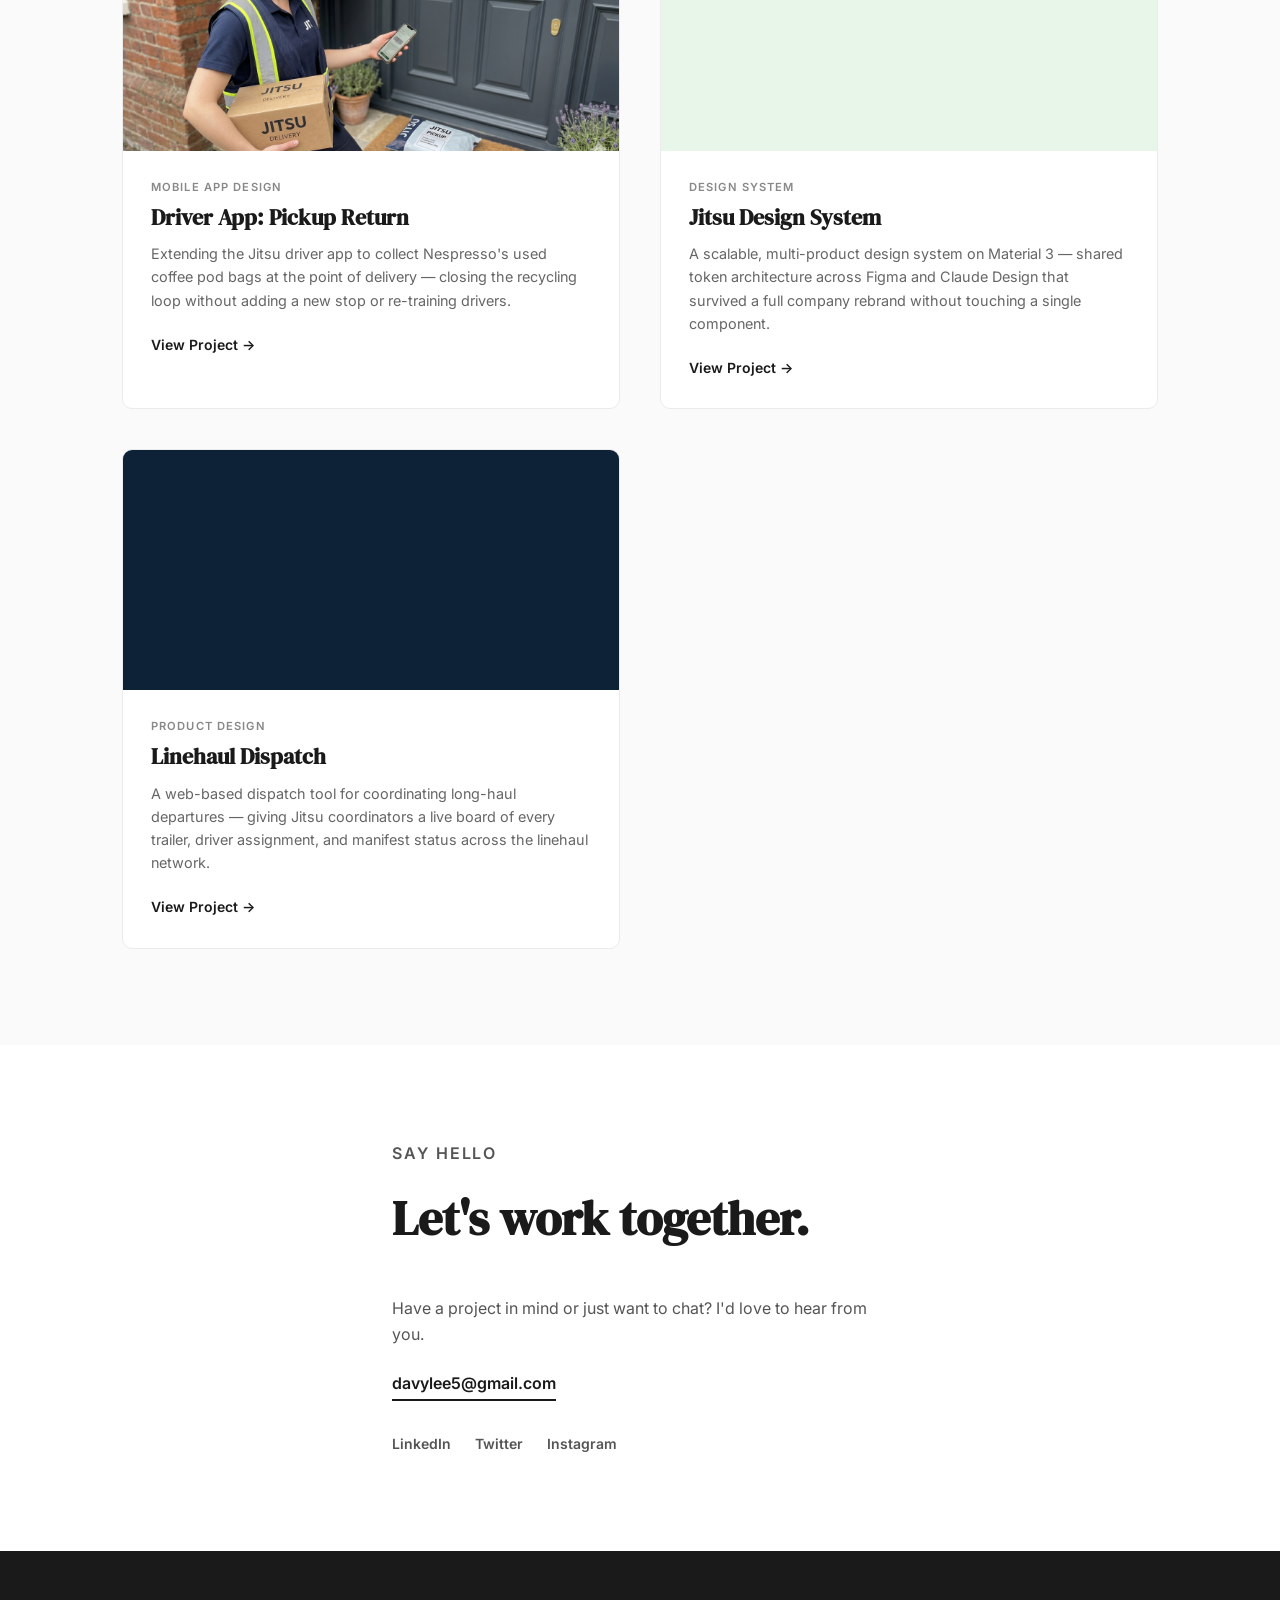
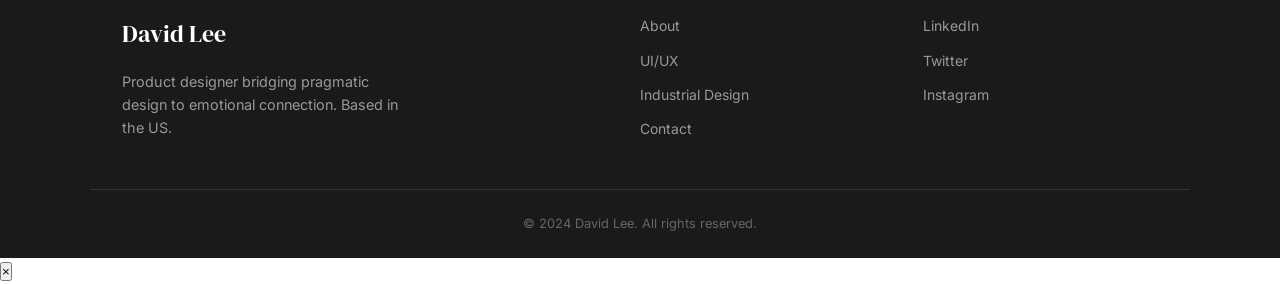
==== commit bd32c1f9: "Update case study images and content for warehouse dashboard, outbound app, driver pickup return, an" ====
--- a/index.html
+++ b/index.html
@@ -293,6 +293,26 @@
       <div class="work__grid">
 
         <article class="project-card">
+          <div class="project-card__img project-card__img--5"></div>
+          <div class="project-card__body">
+            <span class="project-card__tag">Dashboard Design</span>
+            <h3>Warehouse Dashboard</h3>
+            <p>A real-time operations dashboard for warehouse management, streamlining inventory tracking, order fulfillment, and team coordination.</p>
+            <a href="warehouse-dashboard.html" class="link-arrow">View Project &rarr;</a>
+          </div>
+        </article>
+
+        <article class="project-card">
+          <div class="project-card__img project-card__img--6"></div>
+          <div class="project-card__body">
+            <span class="project-card__tag">Mobile App Design</span>
+            <h3>Outbound App</h3>
+            <p>A mobile app for last-mile delivery drivers, streamlining outbound pickup coordination, load assignment, and departure workflows at the distribution hub.</p>
+            <a href="outbound-app.html" class="link-arrow">View Project &rarr;</a>
+          </div>
+        </article>
+
+        <article class="project-card">
           <div class="project-card__img project-card__img--1"></div>
           <div class="project-card__body">
             <span class="project-card__tag">Enterprise Desktop Software</span>
@@ -329,26 +349,6 @@
             <h3>Non-Profit Website Redesign</h3>
             <p>Enhanced visual design and legibility for Much Love, a non-profit organization, improving accessibility and user engagement.</p>
             <a href="much-love.html" class="link-arrow">View Project &rarr;</a>
-          </div>
-        </article>
-
-        <article class="project-card">
-          <div class="project-card__img project-card__img--5"></div>
-          <div class="project-card__body">
-            <span class="project-card__tag">Dashboard Design</span>
-            <h3>Warehouse Dashboard</h3>
-            <p>A real-time operations dashboard for warehouse management, streamlining inventory tracking, order fulfillment, and team coordination.</p>
-            <a href="warehouse-dashboard.html" class="link-arrow">View Project &rarr;</a>
-          </div>
-        </article>
-
-        <article class="project-card">
-          <div class="project-card__img project-card__img--6"></div>
-          <div class="project-card__body">
-            <span class="project-card__tag">Mobile App Design</span>
-            <h3>Outbound App</h3>
-            <p>A mobile app for last-mile delivery drivers, streamlining outbound pickup coordination, load assignment, and departure workflows at the distribution hub.</p>
-            <a href="outbound-app.html" class="link-arrow">View Project &rarr;</a>
           </div>
         </article>
 
--- a/styles.css
+++ b/styles.css
@@ -398,13 +398,13 @@
 }
 
 .project-card__img--1 { background-color: #f0f0f0; background-image: url('images/card-bhive.jpg'); background-size: 82%; background-repeat: no-repeat; background-position: center center; }
-.project-card__img--2 { background-color: #d4f0e3; }
+.project-card__img--2 { background-color: #d4f0e3; background-image: url('images/card-edison-future.jpg'); background-size: cover; background-repeat: no-repeat; background-position: center center; }
 .project-card__img--3 { background-color: #1c1c1c; background-image: url('images/card-safe-sound.jpg'); background-size: 82%; background-repeat: no-repeat; background-position: center center; }
 .project-card__img--4 { background-color: #f5c4b0; background-image: url('images/card-much-love.jpg'); background-size: 82%; background-repeat: no-repeat; background-position: center center; }
-.project-card__img--5 { background-color: #d4f7f0; background-image: url('images/card-dashboard.jpg'); background-size: 82%; background-repeat: no-repeat; background-position: center center; }
-.project-card__img--6 { background-color: #0F1F12; background-image: url('images/card-outbound.svg'); background-size: cover; background-position: center center; }
-.project-card__img--7 { background-color: #daf0e3; }
-.project-card__img--8 { background-color: #e8f5e9; }
+.project-card__img--5 { background-color: #d4f7f0; background-image: url('images/card-warehouse-dashboard.png'); background-size: 120%; background-repeat: no-repeat; background-position: 70% center; }
+.project-card__img--6 { background-color: #0F1F12; background-image: url('images/card-outbound-app.png'); background-size: 125%; background-position: center center; background-repeat: no-repeat; }
+.project-card__img--7 { background-color: #daf0e3; background-image: url('images/card-driver-pickup-return.png'); background-size: cover; background-repeat: no-repeat; background-position: center center; }
+.project-card__img--8 { background-color: #e8f5e9; background-image: url('images/card-design-system.jpg'); background-size: cover; background-repeat: no-repeat; background-position: center center; }
 .project-card__img--9 { background-color: #0d2137; }
 
 .project-card__body {
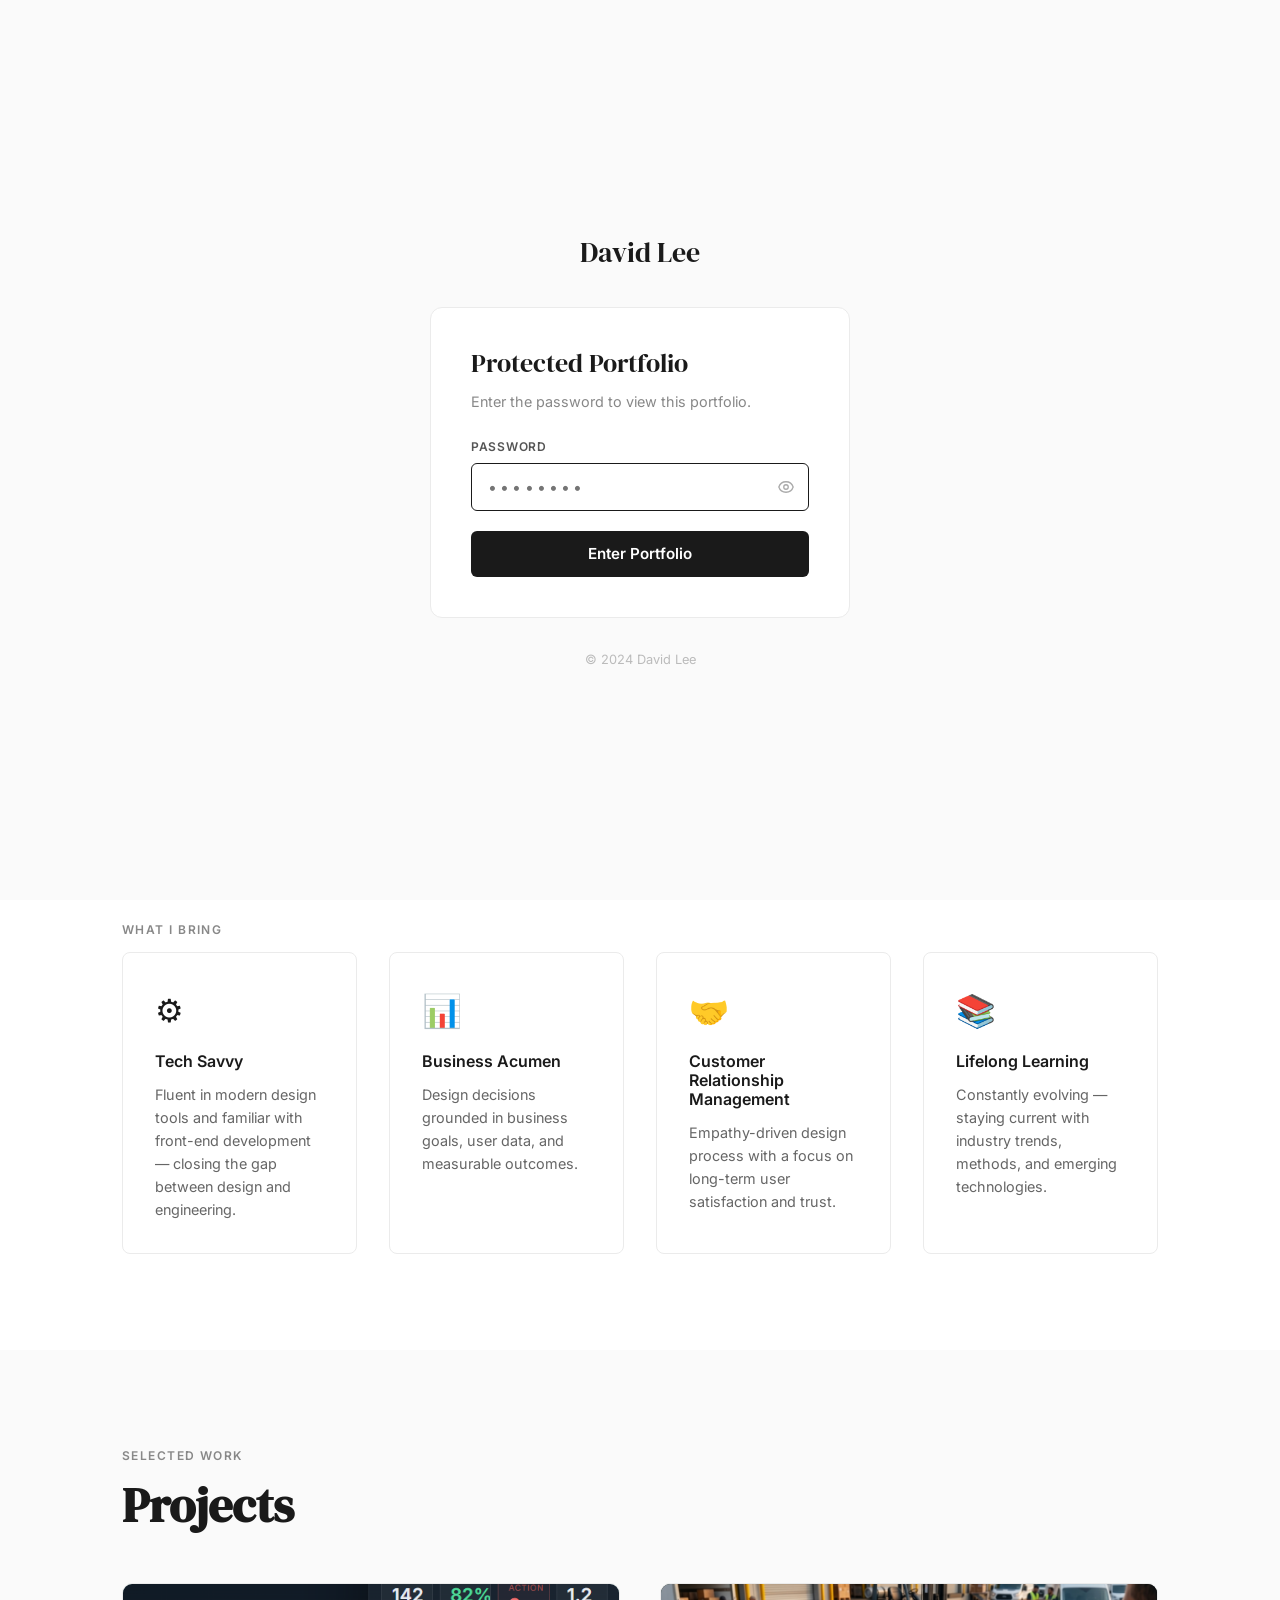
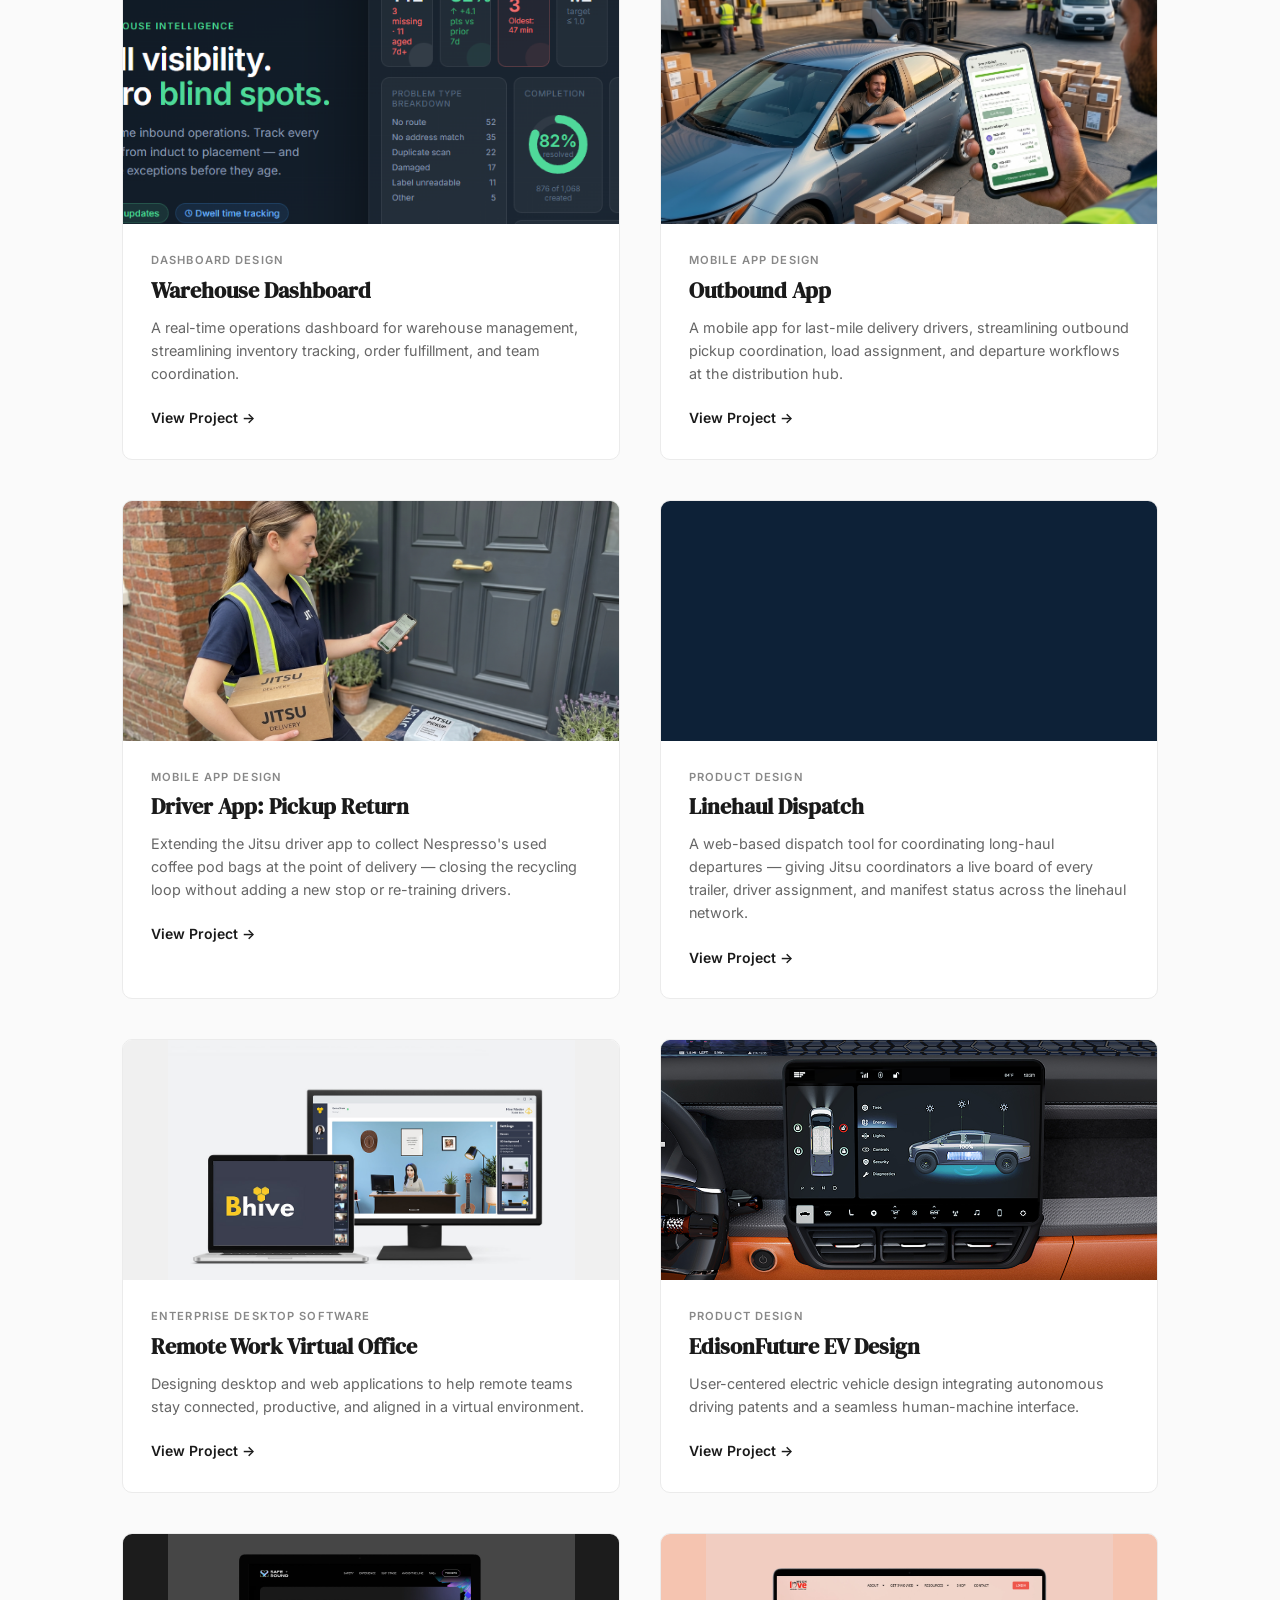
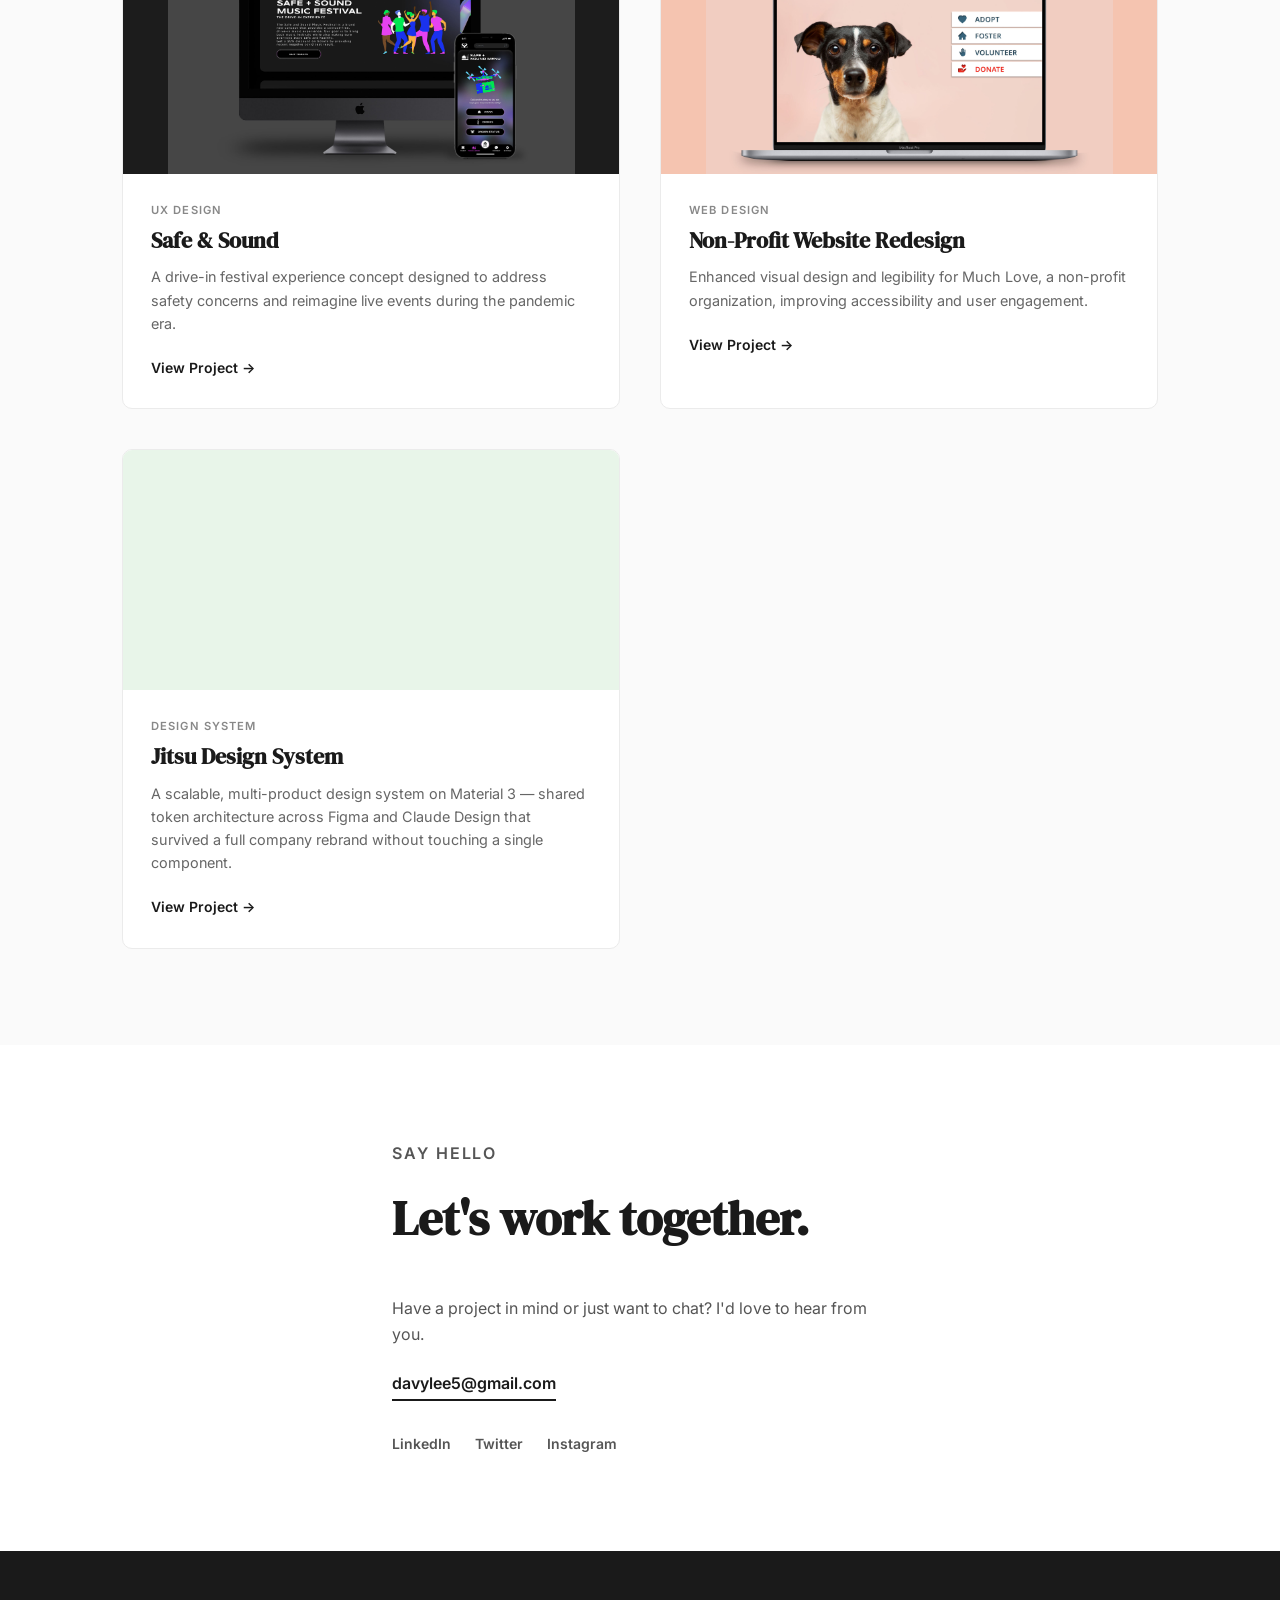
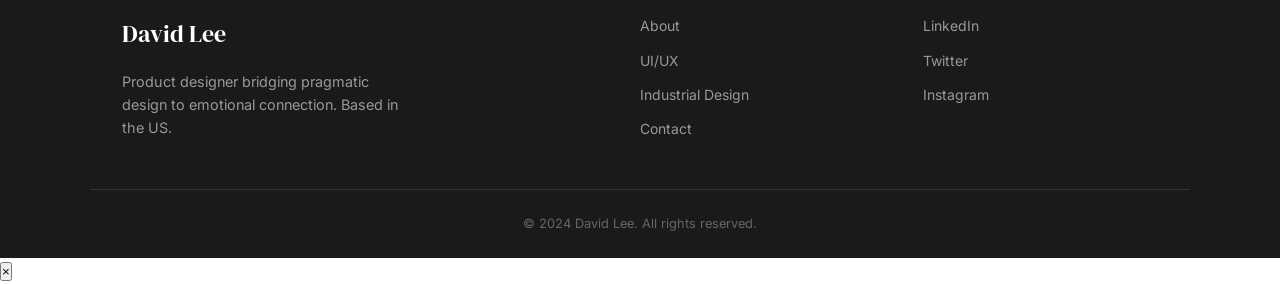
==== commit abdac309: "Move Driver App and Linehaul Dispatch cards before Remote Work Virtual Office" ====
--- a/index.html
+++ b/index.html
@@ -313,6 +313,26 @@
         </article>
 
         <article class="project-card">
+          <div class="project-card__img project-card__img--7"></div>
+          <div class="project-card__body">
+            <span class="project-card__tag">Mobile App Design</span>
+            <h3>Driver App: Pickup Return</h3>
+            <p>Extending the Jitsu driver app to collect Nespresso's used coffee pod bags at the point of delivery — closing the recycling loop without adding a new stop or re-training drivers.</p>
+            <a href="driver-app-pickup-return.html" class="link-arrow">View Project &rarr;</a>
+          </div>
+        </article>
+
+        <article class="project-card">
+          <div class="project-card__img project-card__img--9"></div>
+          <div class="project-card__body">
+            <span class="project-card__tag">Product Design</span>
+            <h3>Linehaul Dispatch</h3>
+            <p>A web-based dispatch tool for coordinating long-haul departures — giving Jitsu coordinators a live board of every trailer, driver assignment, and manifest status across the linehaul network.</p>
+            <a href="linehaul-dispatch.html" class="link-arrow">View Project &rarr;</a>
+          </div>
+        </article>
+
+        <article class="project-card">
           <div class="project-card__img project-card__img--1"></div>
           <div class="project-card__body">
             <span class="project-card__tag">Enterprise Desktop Software</span>
@@ -353,32 +373,12 @@
         </article>
 
         <article class="project-card">
-          <div class="project-card__img project-card__img--7"></div>
-          <div class="project-card__body">
-            <span class="project-card__tag">Mobile App Design</span>
-            <h3>Driver App: Pickup Return</h3>
-            <p>Extending the Jitsu driver app to collect Nespresso's used coffee pod bags at the point of delivery — closing the recycling loop without adding a new stop or re-training drivers.</p>
-            <a href="driver-app-pickup-return.html" class="link-arrow">View Project &rarr;</a>
-          </div>
-        </article>
-
-        <article class="project-card">
           <div class="project-card__img project-card__img--8"></div>
           <div class="project-card__body">
             <span class="project-card__tag">Design System</span>
             <h3>Jitsu Design System</h3>
             <p>A scalable, multi-product design system on Material 3 — shared token architecture across Figma and Claude Design that survived a full company rebrand without touching a single component.</p>
             <a href="design-system.html" class="link-arrow">View Project &rarr;</a>
-          </div>
-        </article>
-
-        <article class="project-card">
-          <div class="project-card__img project-card__img--9"></div>
-          <div class="project-card__body">
-            <span class="project-card__tag">Product Design</span>
-            <h3>Linehaul Dispatch</h3>
-            <p>A web-based dispatch tool for coordinating long-haul departures — giving Jitsu coordinators a live board of every trailer, driver assignment, and manifest status across the linehaul network.</p>
-            <a href="linehaul-dispatch.html" class="link-arrow">View Project &rarr;</a>
           </div>
         </article>
 
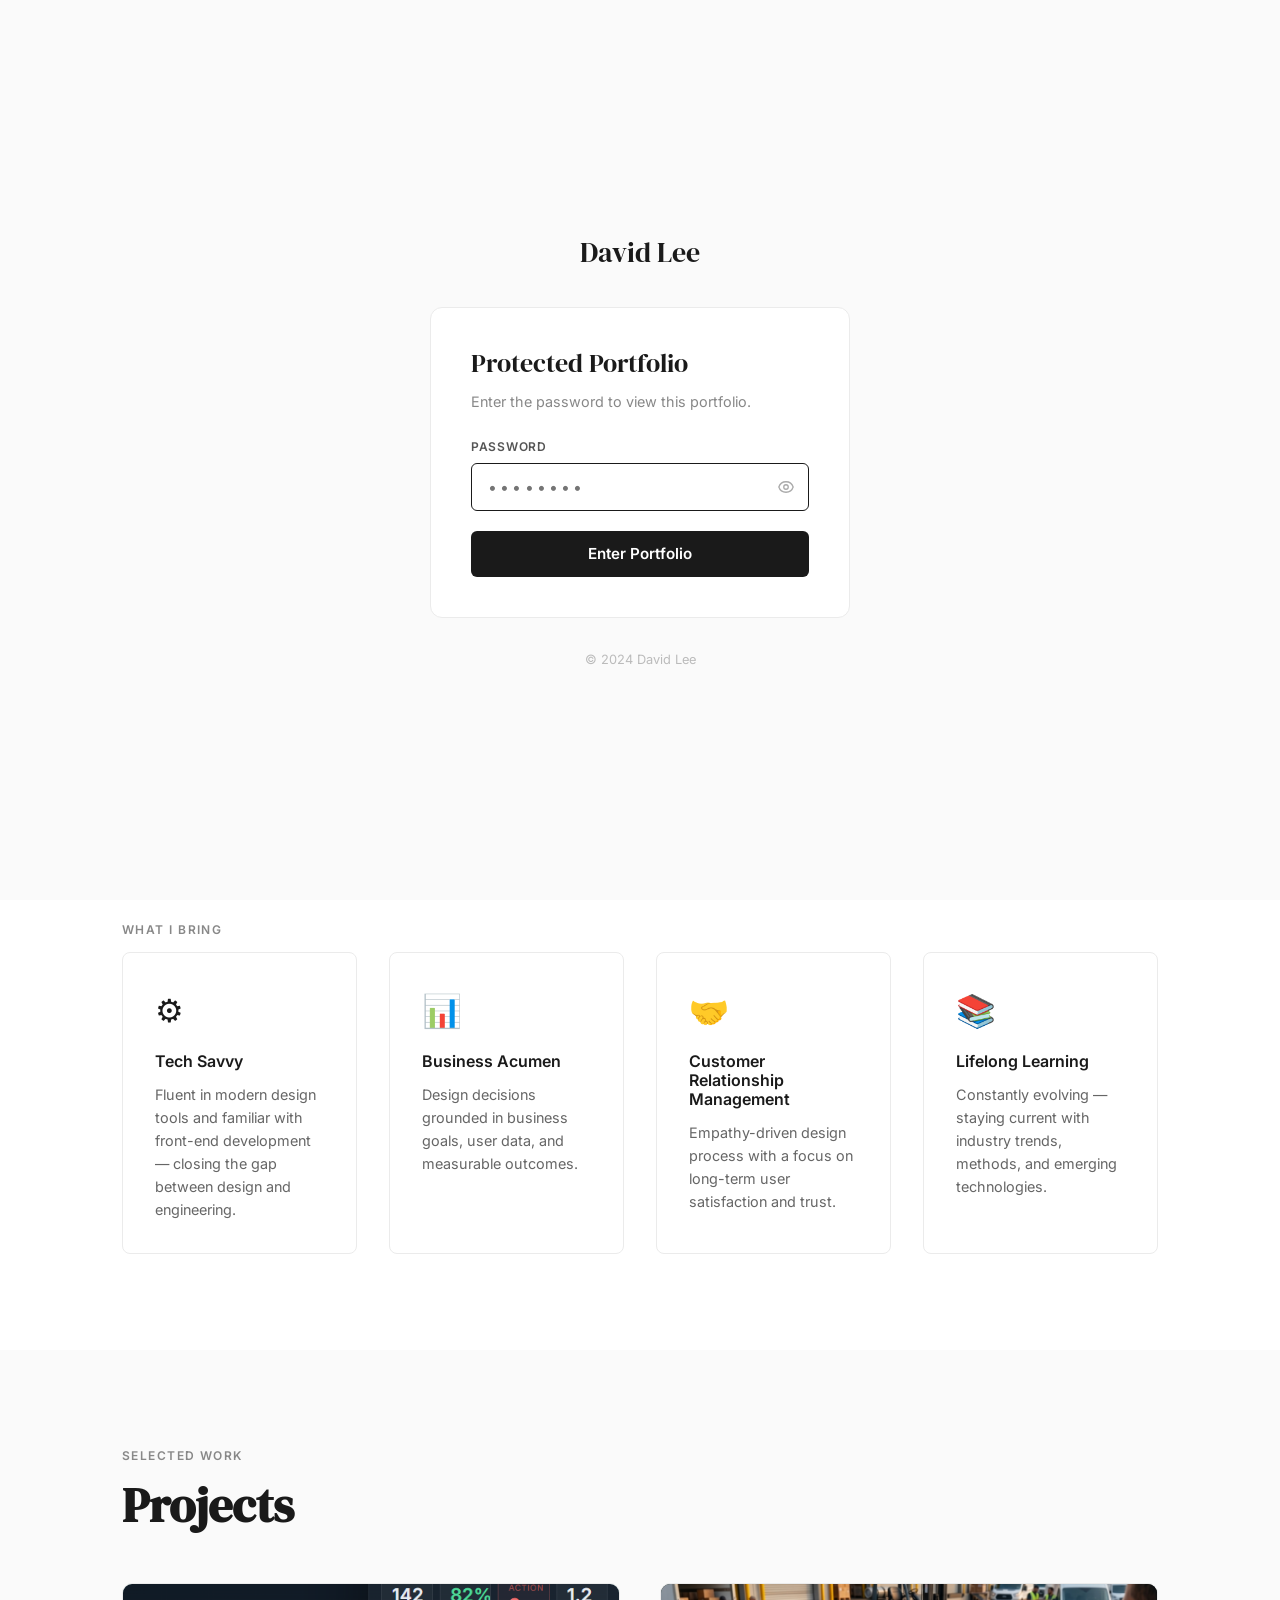
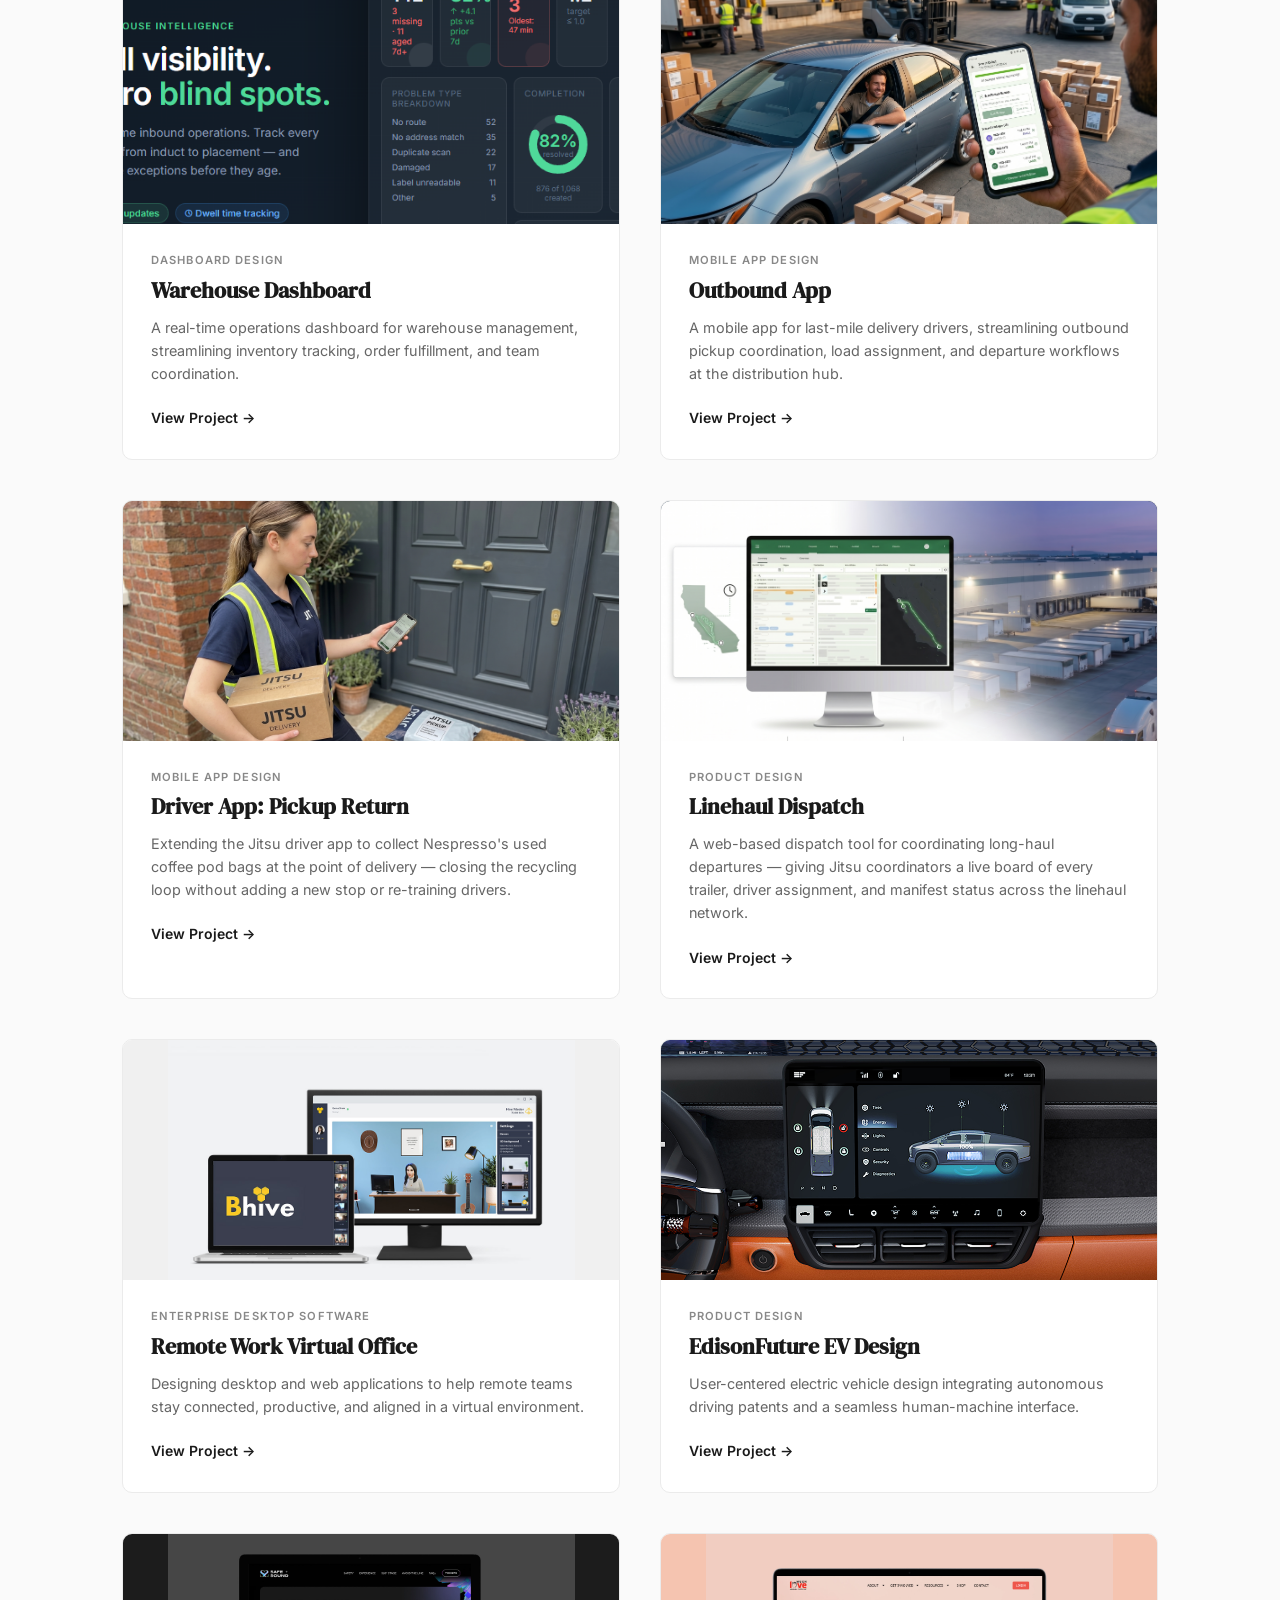
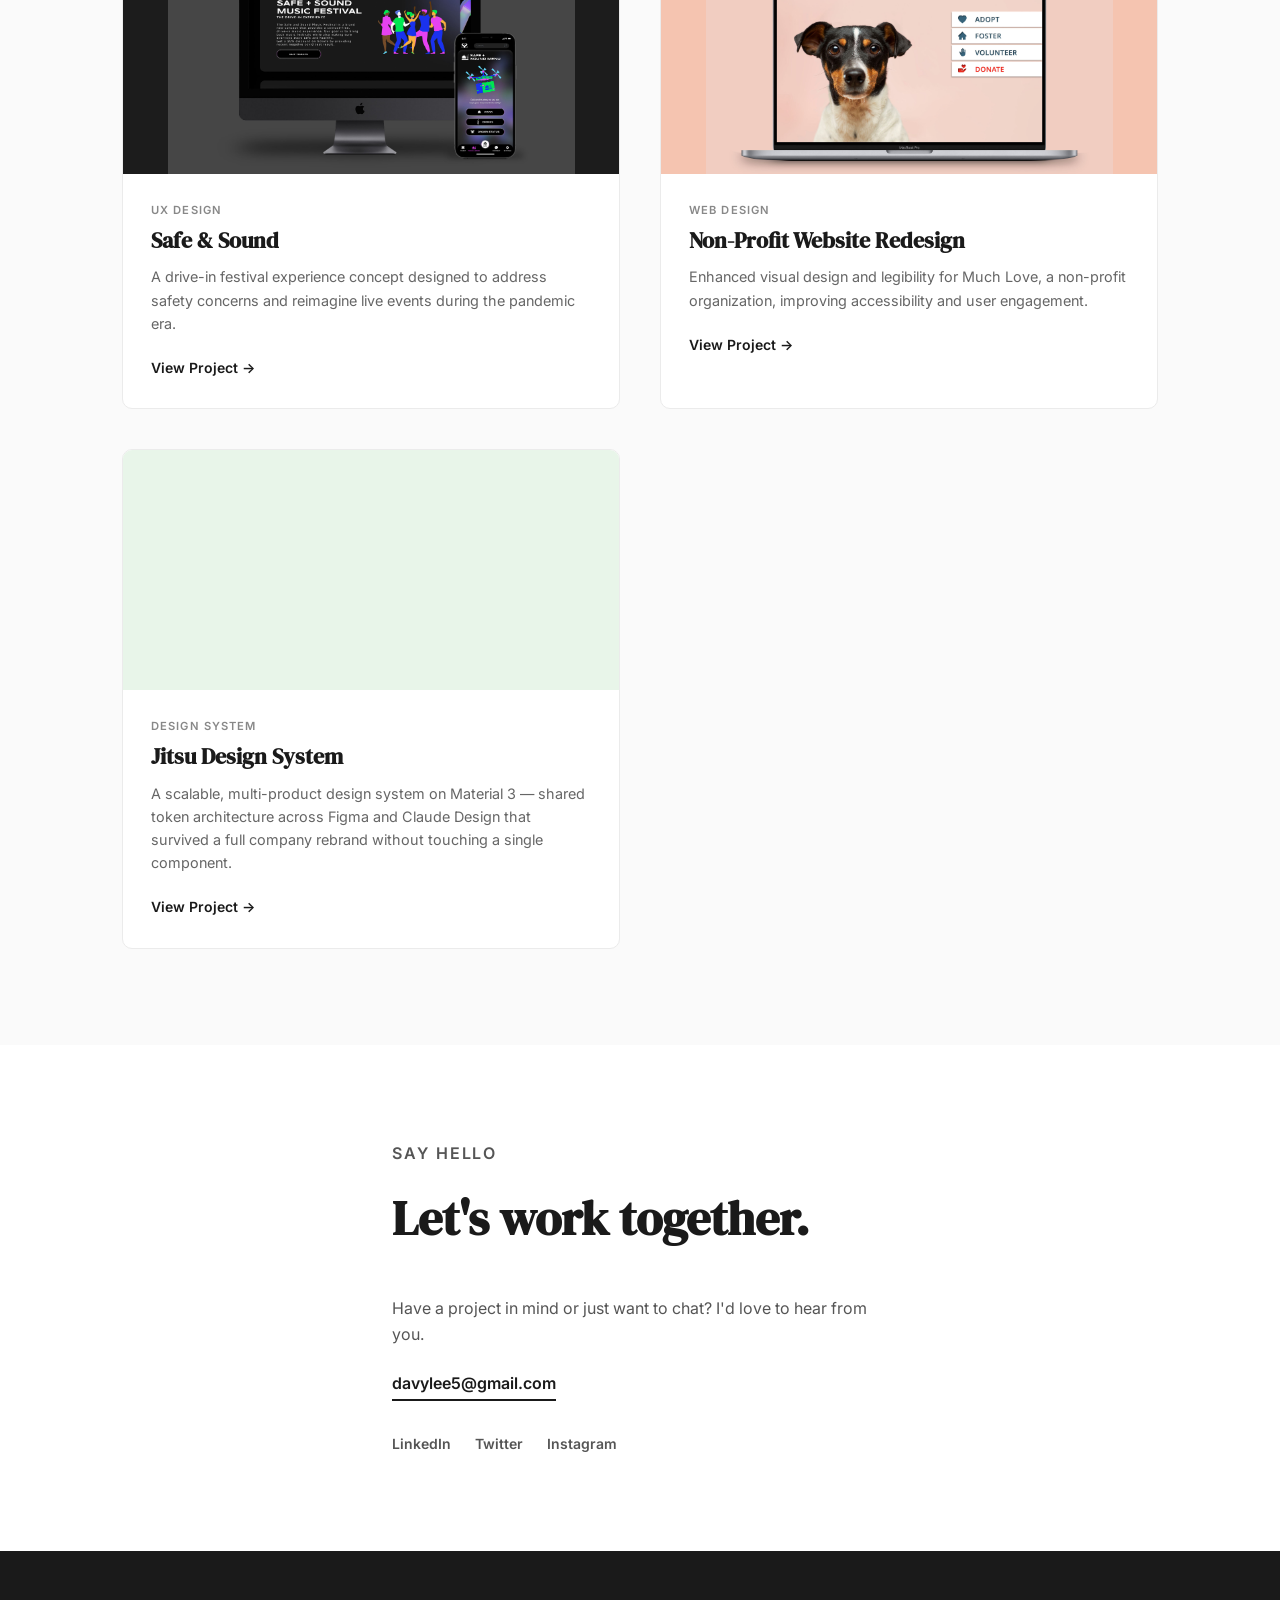
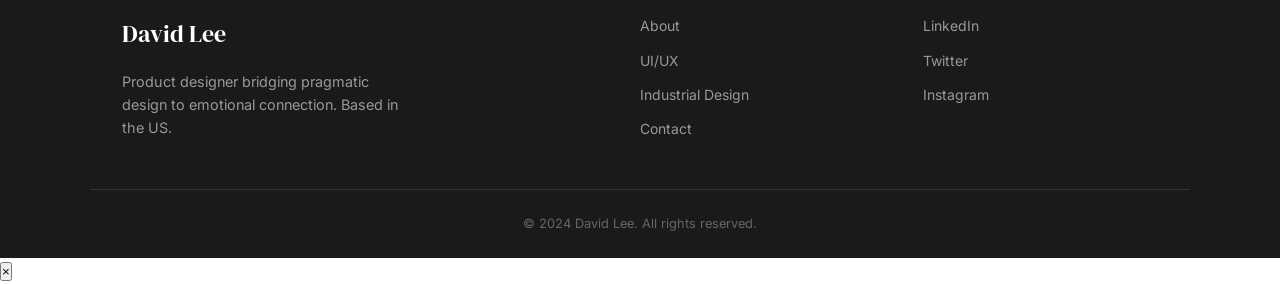
==== commit 77286964: "Fix project nav order and update hero tag - Align "Next Project" links across case studies to match " ====
--- a/index.html
+++ b/index.html
@@ -226,7 +226,7 @@
       <ul class="nav__links">
         <li><a href="about.html">About</a></li>
         <li><a href="#work">UI/UX</a></li>
-        <li><a href="#work">Industrial Design</a></li>
+        <li><a href="industrial-design.html">Industrial Design</a></li>
         <li><a href="#" target="_blank">Resume</a></li>
         <li><a href="#contact" class="nav__cta">Contact</a></li>
       </ul>
@@ -240,7 +240,7 @@
   <section class="hero">
     <div class="hero__inner container">
       <div class="hero__text">
-        <p class="hero__tag">Product Designer</p>
+        <p class="hero__tag">Strategic Product Designer</p>
         <h1 class="hero__headline">I'm a product designer who bridges pragmatic design to emotional connection.</h1>
         <p class="hero__sub">Hybrid background spanning UX, engineering communication, and business strategy — I design for people and build for impact.</p>
         <div class="hero__actions">
@@ -429,7 +429,7 @@
       <nav class="footer__nav">
         <a href="about.html">About</a>
         <a href="#work">UI/UX</a>
-        <a href="#work">Industrial Design</a>
+        <a href="industrial-design.html">Industrial Design</a>
         <a href="#contact">Contact</a>
       </nav>
       <div class="footer__socials">
--- a/styles.css
+++ b/styles.css
@@ -404,8 +404,8 @@
 .project-card__img--5 { background-color: #d4f7f0; background-image: url('images/card-warehouse-dashboard.png'); background-size: 120%; background-repeat: no-repeat; background-position: 70% center; }
 .project-card__img--6 { background-color: #0F1F12; background-image: url('images/card-outbound-app.png'); background-size: 125%; background-position: center center; background-repeat: no-repeat; }
 .project-card__img--7 { background-color: #daf0e3; background-image: url('images/card-driver-pickup-return.png'); background-size: cover; background-repeat: no-repeat; background-position: center center; }
-.project-card__img--8 { background-color: #e8f5e9; background-image: url('images/card-design-system.jpg'); background-size: cover; background-repeat: no-repeat; background-position: center center; }
-.project-card__img--9 { background-color: #0d2137; }
+.project-card__img--8 { background-color: #e8f5e9; background-image: url('images/card-design-system-rebrand.png'); background-size: cover; background-repeat: no-repeat; background-position: center 20%; }
+.project-card__img--9 { background-color: #0d2137; background-image: url('images/card-Linehaul-Dispatch.png'); background-size: 140%; background-repeat: no-repeat; background-position: 0% 55%; }
 
 .project-card__body {
   padding: 1.75rem;
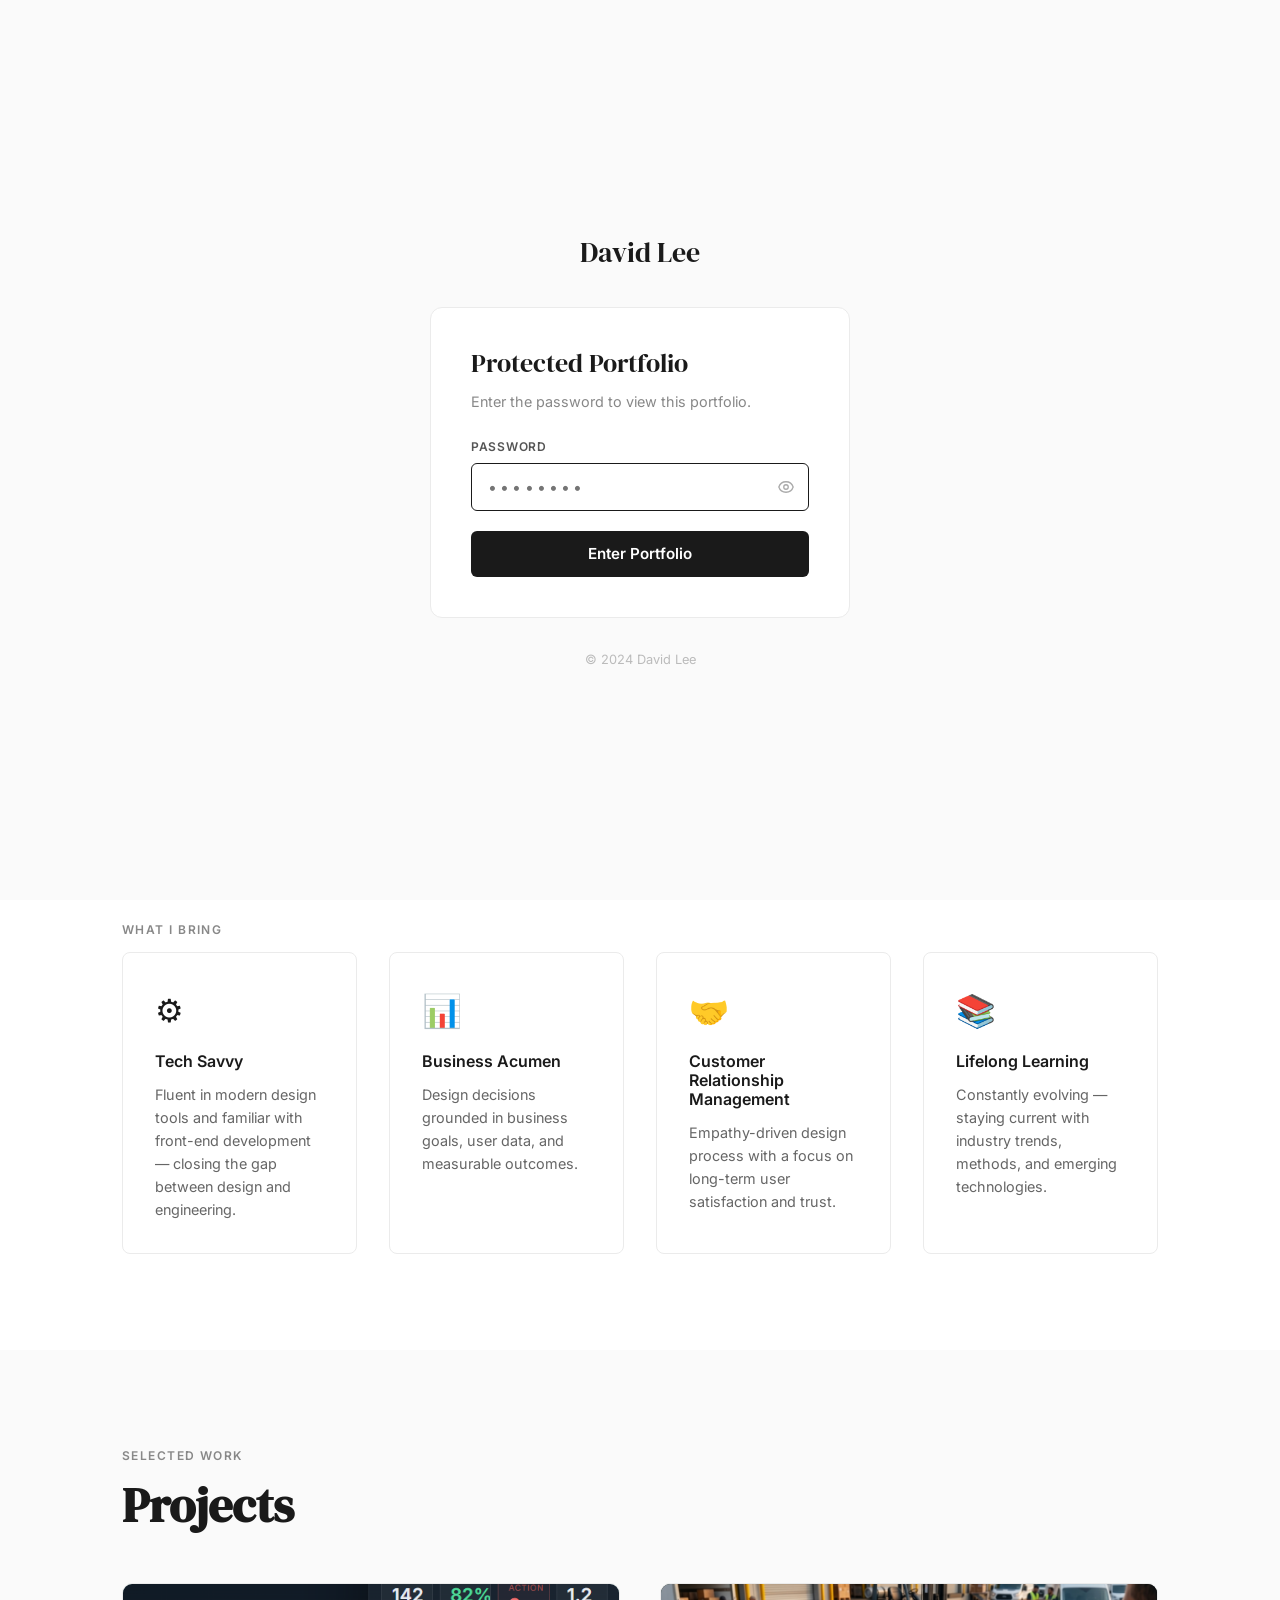
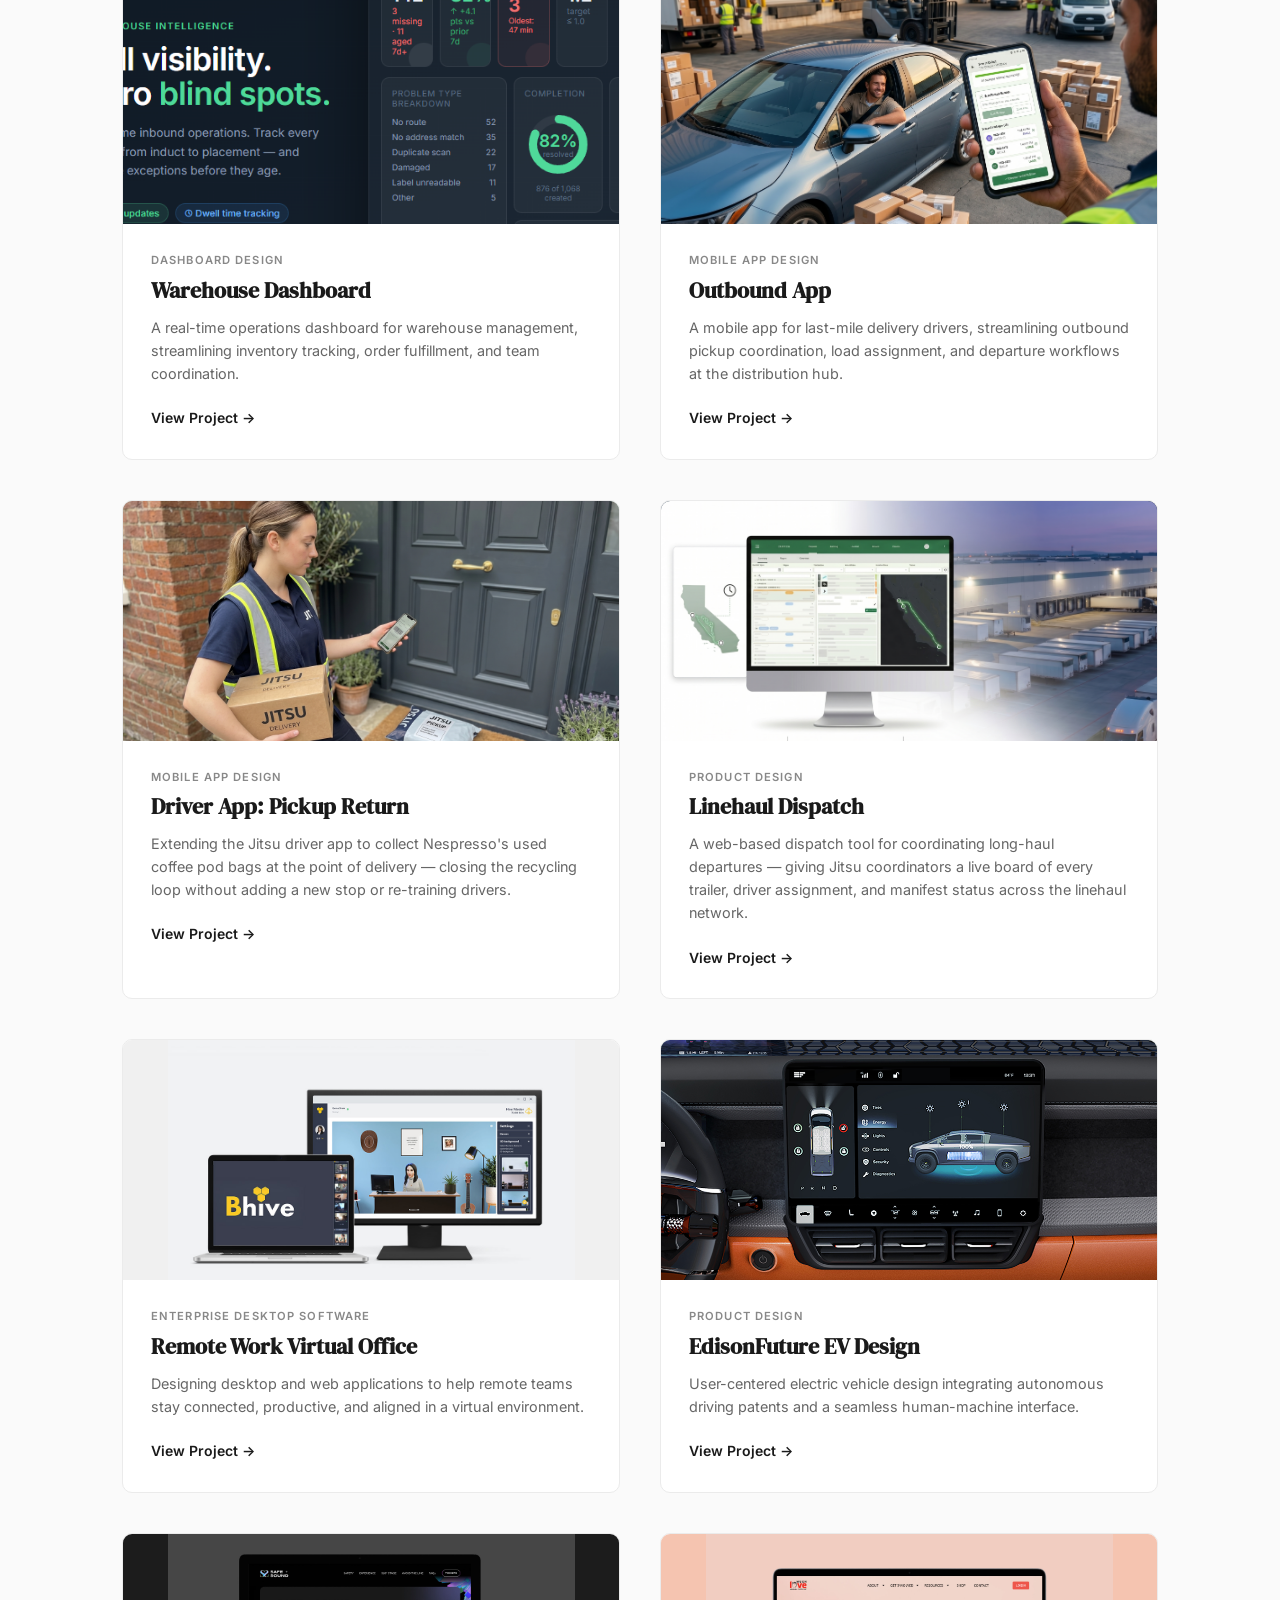
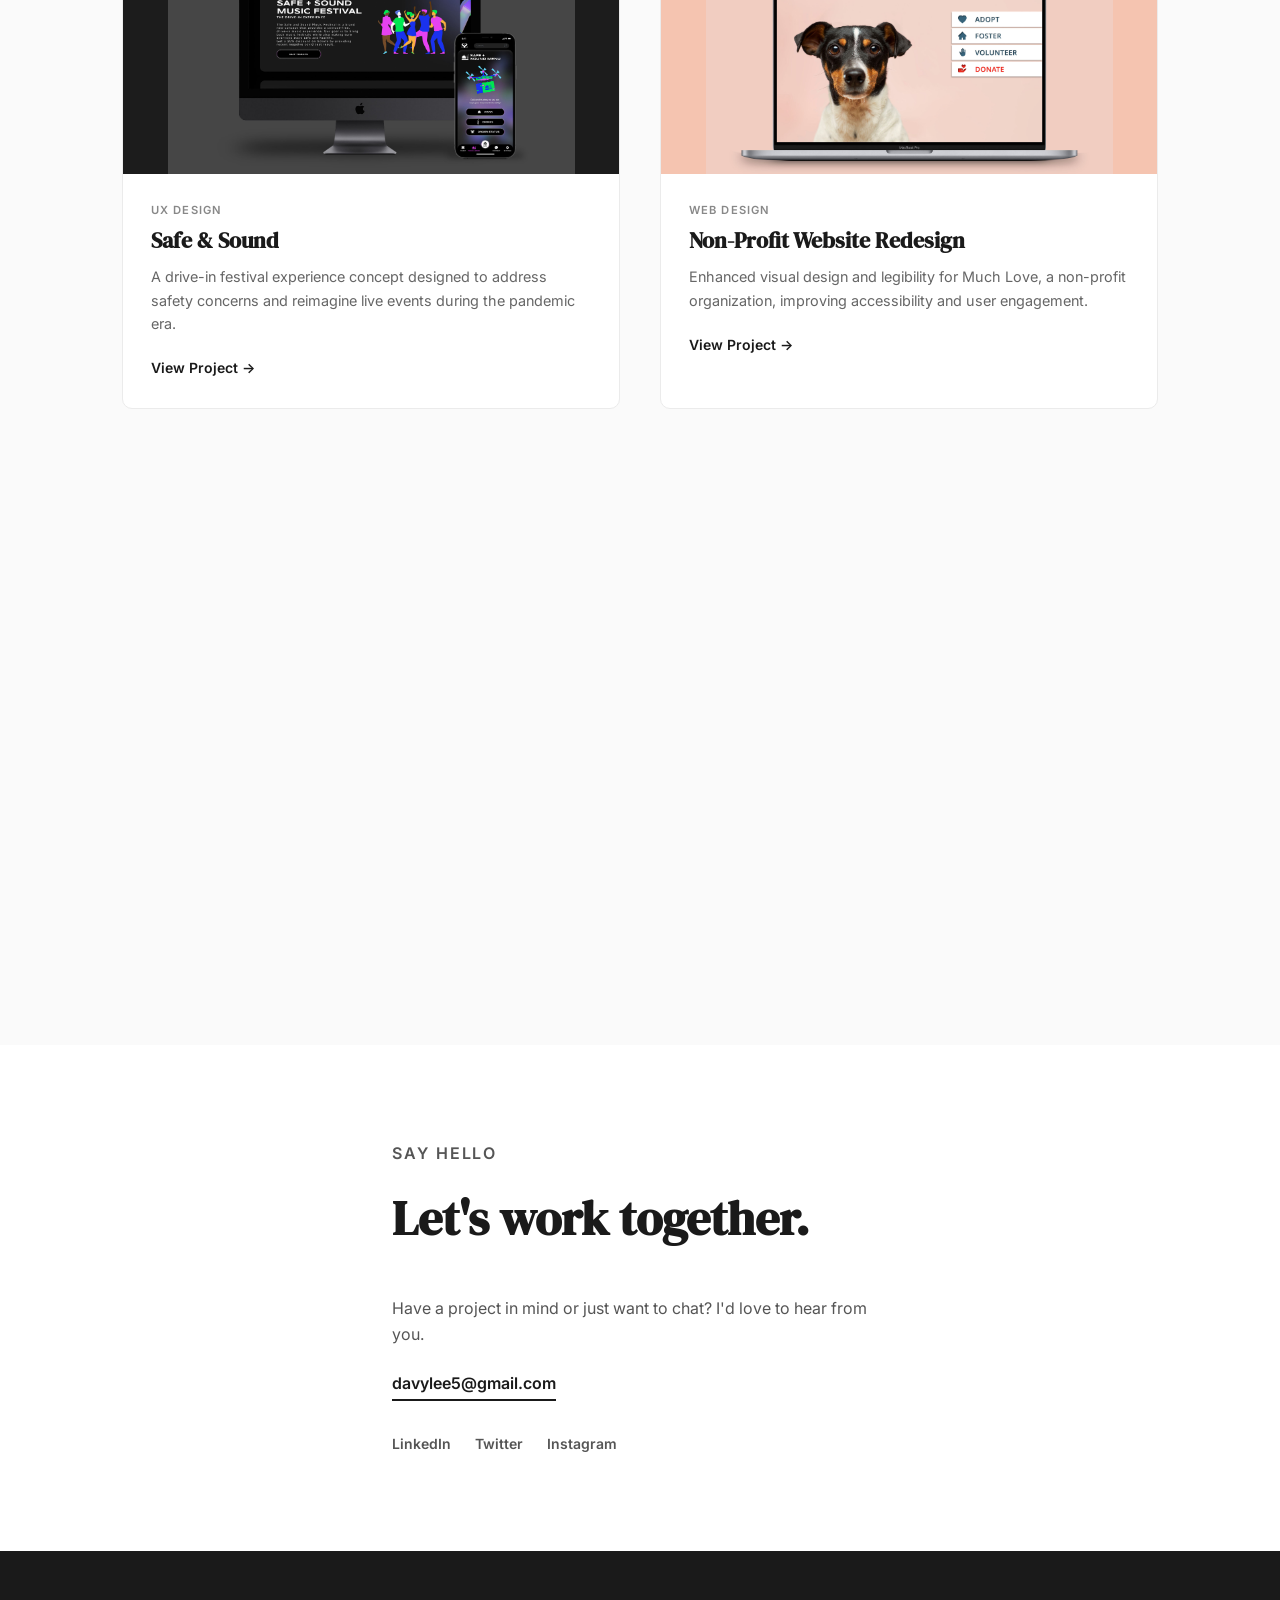
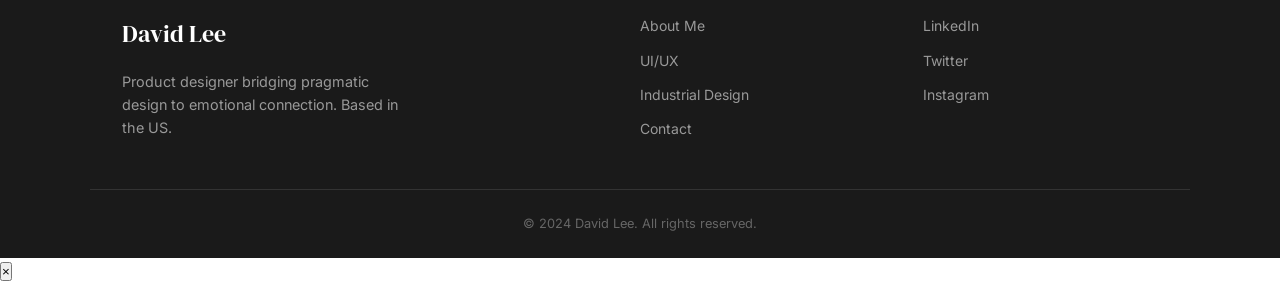
==== commit 30823194: "Add About page gallery, LinkedIn link, About Me nav rename, and image fixes - Add personal photo gal" ====
--- a/index.html
+++ b/index.html
@@ -224,10 +224,10 @@
     <div class="nav__inner">
       <a href="#" class="nav__logo">David Lee</a>
       <ul class="nav__links">
-        <li><a href="about.html">About</a></li>
+        <li><a href="about.html">About Me</a></li>
         <li><a href="#work">UI/UX</a></li>
         <li><a href="industrial-design.html">Industrial Design</a></li>
-        <li><a href="#" target="_blank">Resume</a></li>
+        <li><a href="https://docs.google.com/document/d/1jmt5-kHcd_fUzU9VFfjhh3RPl4ZJAEqT/edit?usp=sharing&ouid=112222338907735744444&rtpof=true&sd=true" target="_blank">Resume</a></li>
         <li><a href="#contact" class="nav__cta">Contact</a></li>
       </ul>
       <button class="nav__burger" aria-label="Toggle menu">
@@ -395,7 +395,7 @@
         <p>Have a project in mind or just want to chat? I'd love to hear from you.</p>
         <a href="mailto:davylee5@gmail.com" class="contact__email">davylee5@gmail.com</a>
         <div class="contact__socials">
-          <a href="#" target="_blank" rel="noopener">LinkedIn</a>
+          <a href="https://www.linkedin.com/in/wdavidl/" target="_blank" rel="noopener">LinkedIn</a>
           <a href="#" target="_blank" rel="noopener">Twitter</a>
           <a href="#" target="_blank" rel="noopener">Instagram</a>
         </div>
@@ -427,13 +427,13 @@
         <p>Product designer bridging pragmatic design to emotional connection. Based in the US.</p>
       </div>
       <nav class="footer__nav">
-        <a href="about.html">About</a>
+        <a href="about.html">About Me</a>
         <a href="#work">UI/UX</a>
         <a href="industrial-design.html">Industrial Design</a>
         <a href="#contact">Contact</a>
       </nav>
       <div class="footer__socials">
-        <a href="#" target="_blank" rel="noopener">LinkedIn</a>
+        <a href="https://www.linkedin.com/in/wdavidl/" target="_blank" rel="noopener">LinkedIn</a>
         <a href="#" target="_blank" rel="noopener">Twitter</a>
         <a href="#" target="_blank" rel="noopener">Instagram</a>
       </div>
--- a/styles.css
+++ b/styles.css
@@ -315,6 +315,27 @@
   flex-direction: row;
   flex-wrap: wrap;
   gap: 0.4rem 1rem;
+}
+
+/* ===========================
+   About Gallery
+=========================== */
+.about-gallery {
+  padding: 0 0 6rem;
+  background: #fff;
+}
+
+.about-gallery__grid {
+  display: grid;
+  grid-template-columns: repeat(3, 1fr);
+  gap: 1.5rem;
+}
+
+.about-gallery__grid img {
+  width: 100%;
+  height: 280px;
+  object-fit: cover;
+  border-radius: 10px;
 }
 
 /* ===========================
@@ -640,6 +661,10 @@
   }
 
   .values__grid {
+    grid-template-columns: repeat(2, 1fr);
+  }
+
+  .about-gallery__grid {
     grid-template-columns: repeat(2, 1fr);
   }
 
@@ -709,6 +734,10 @@
     grid-template-columns: 1fr;
   }
 
+  .about-gallery__grid {
+    grid-template-columns: 1fr;
+  }
+
   .footer__inner {
     grid-template-columns: 1fr;
   }
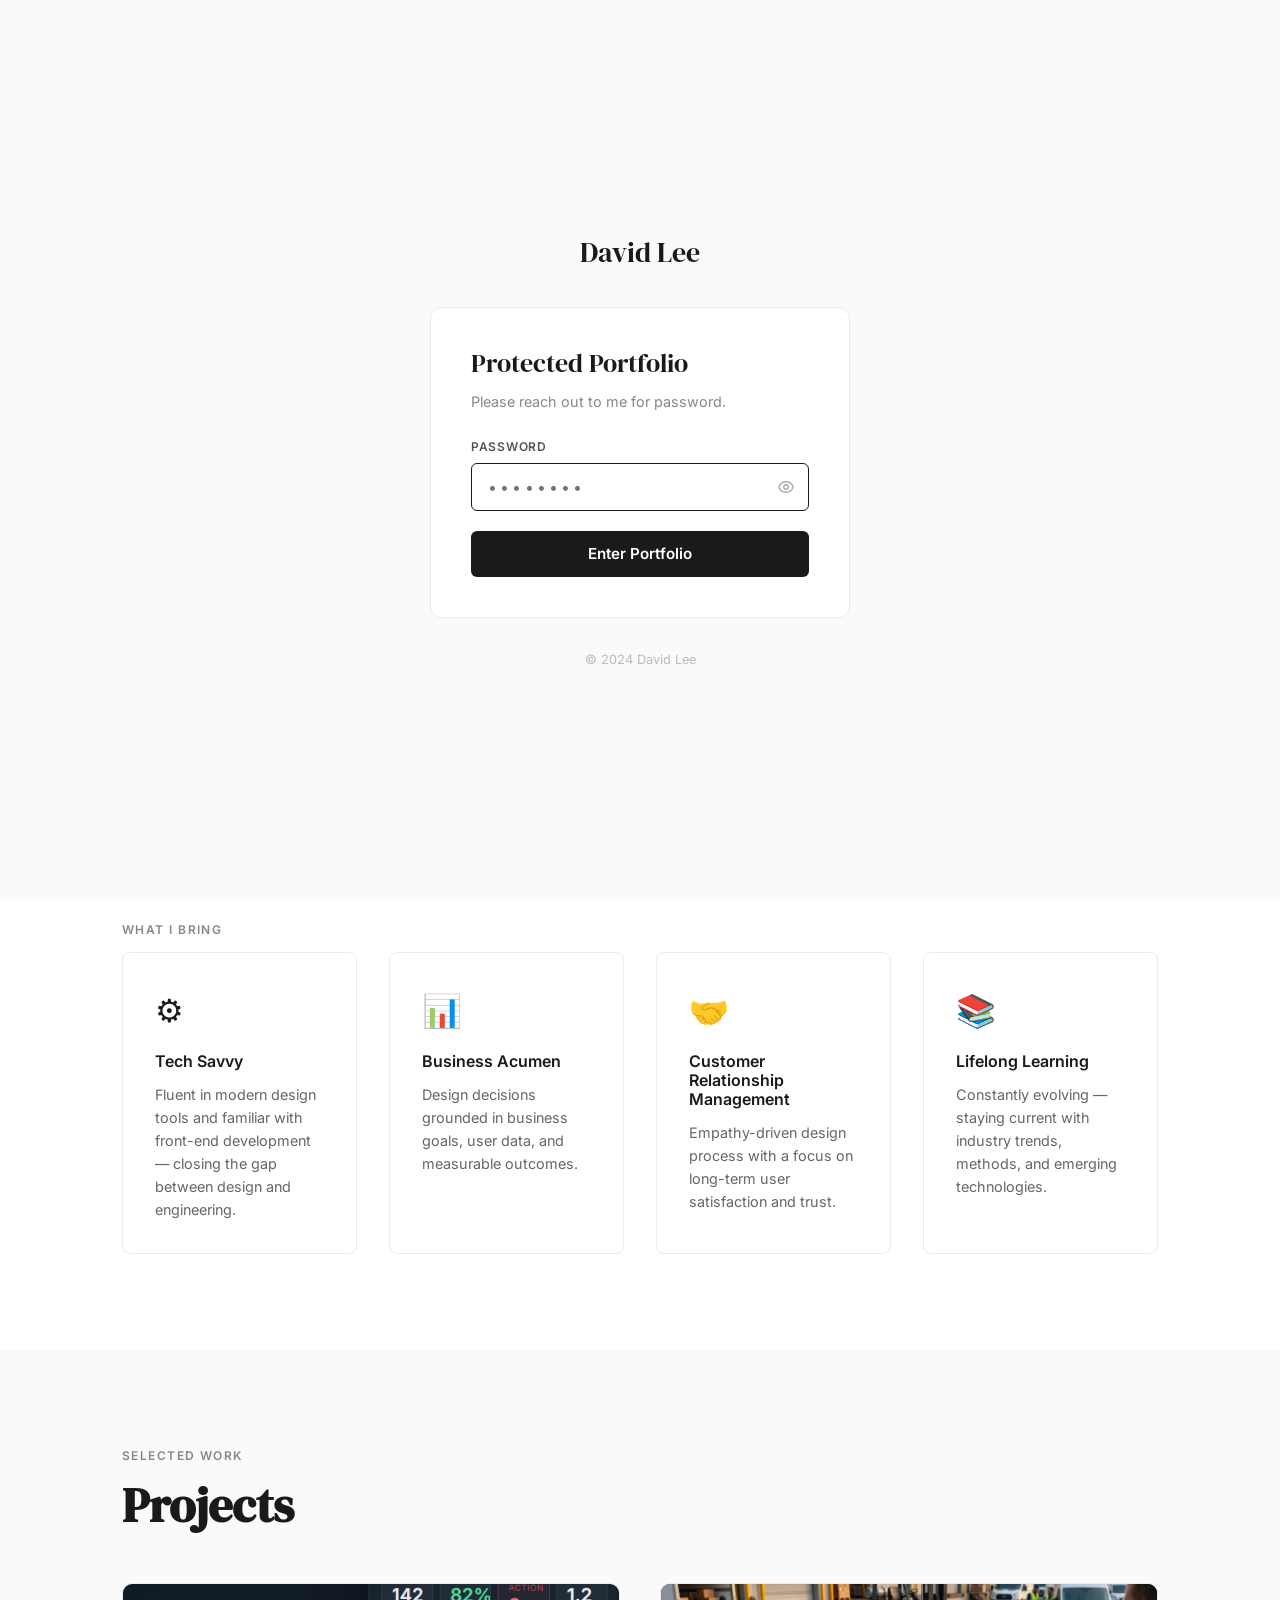
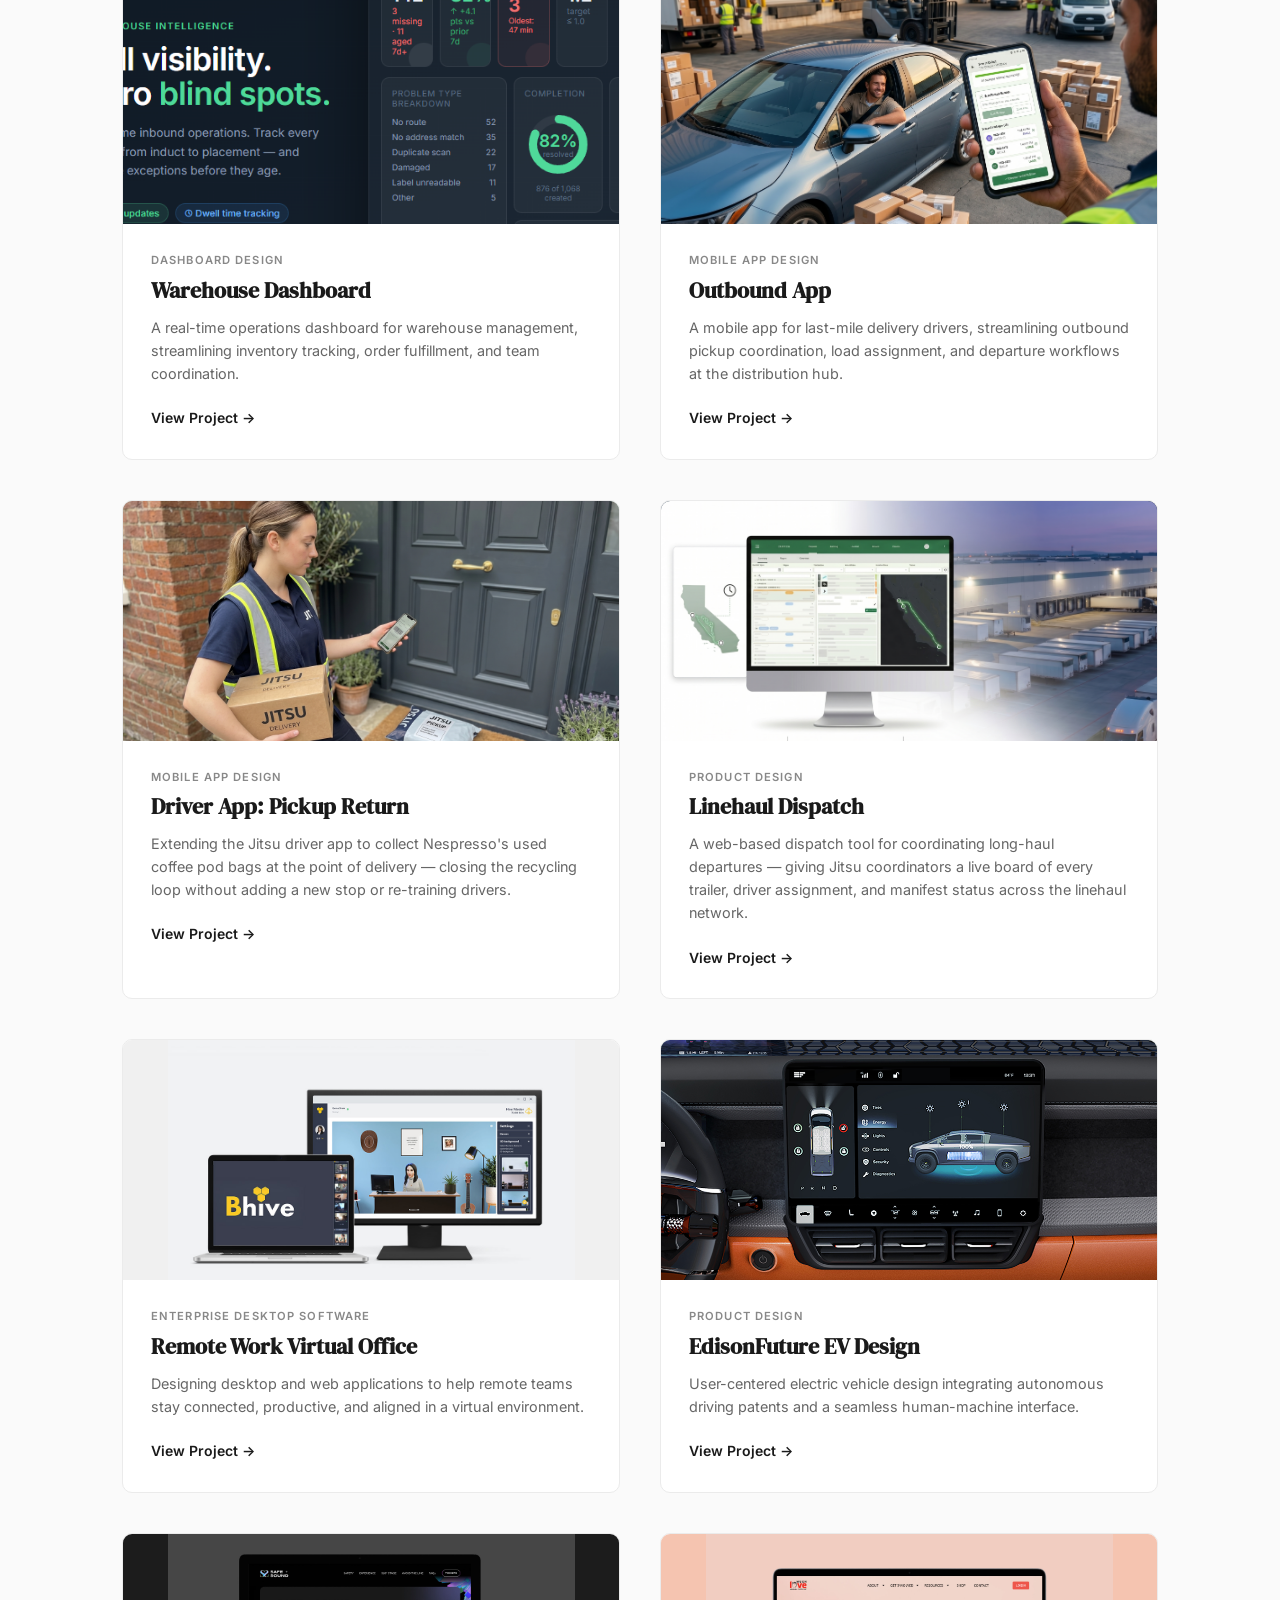
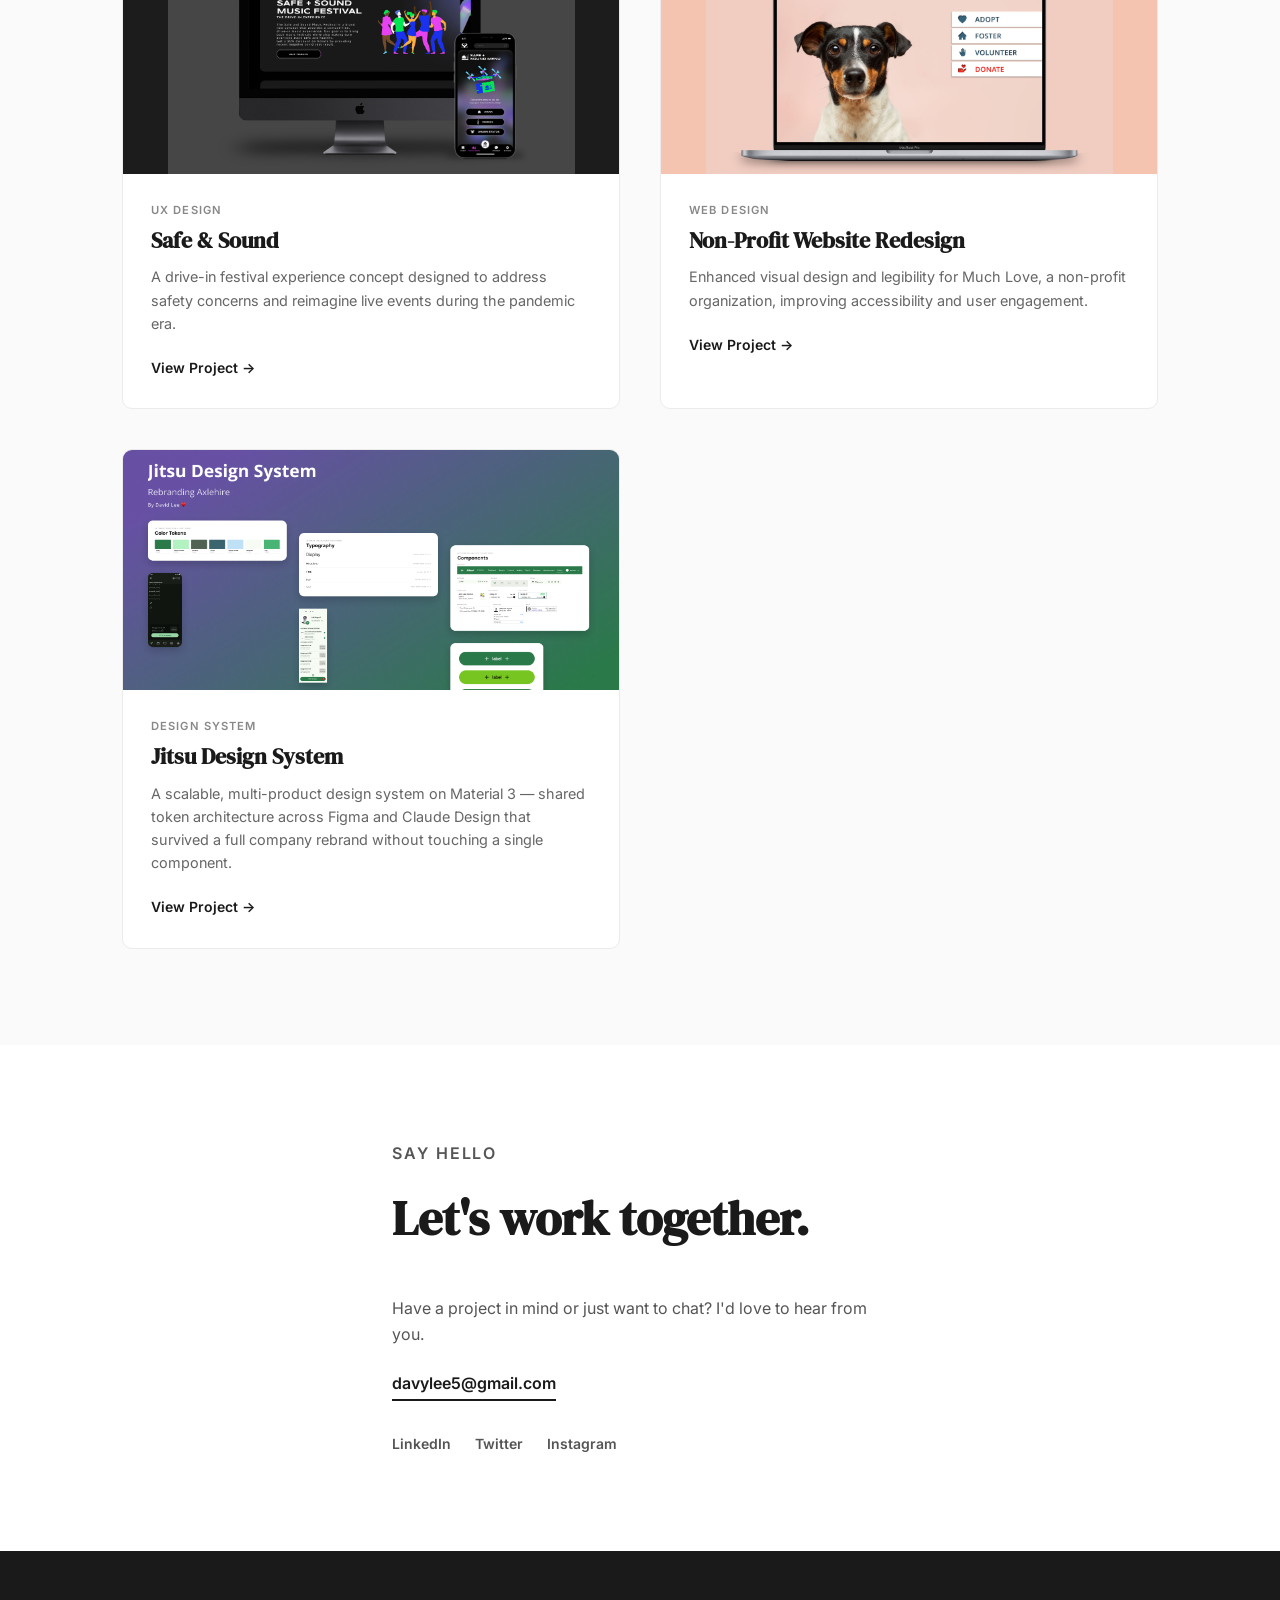
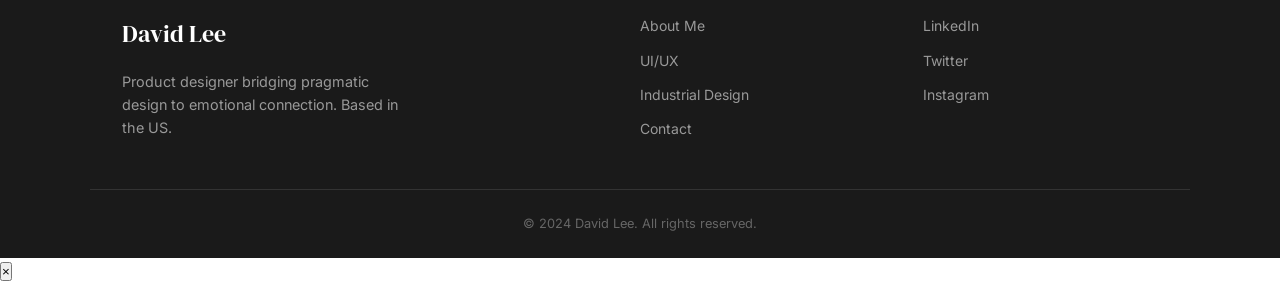
==== commit c00e746b: "Update portfolio gate message and passcode" ====
--- a/index.html
+++ b/index.html
@@ -182,7 +182,7 @@
 
       <div class="gate__card">
         <h1 class="gate__heading">Protected Portfolio</h1>
-        <p class="gate__sub">Enter the password to view this portfolio.</p>
+        <p class="gate__sub">Please reach out to me for password.</p>
 
         <form id="gate-form" novalidate>
           <div class="gate__field">
@@ -447,7 +447,7 @@
 
   <script>
     const SESSION_KEY = 'dl_portfolio_auth';
-    const CORRECT     = '1234';
+    const CORRECT     = '061226';
     const gateEl      = document.getElementById('portfolio-gate');
     const form        = document.getElementById('gate-form');
     const input       = document.getElementById('gate-password');
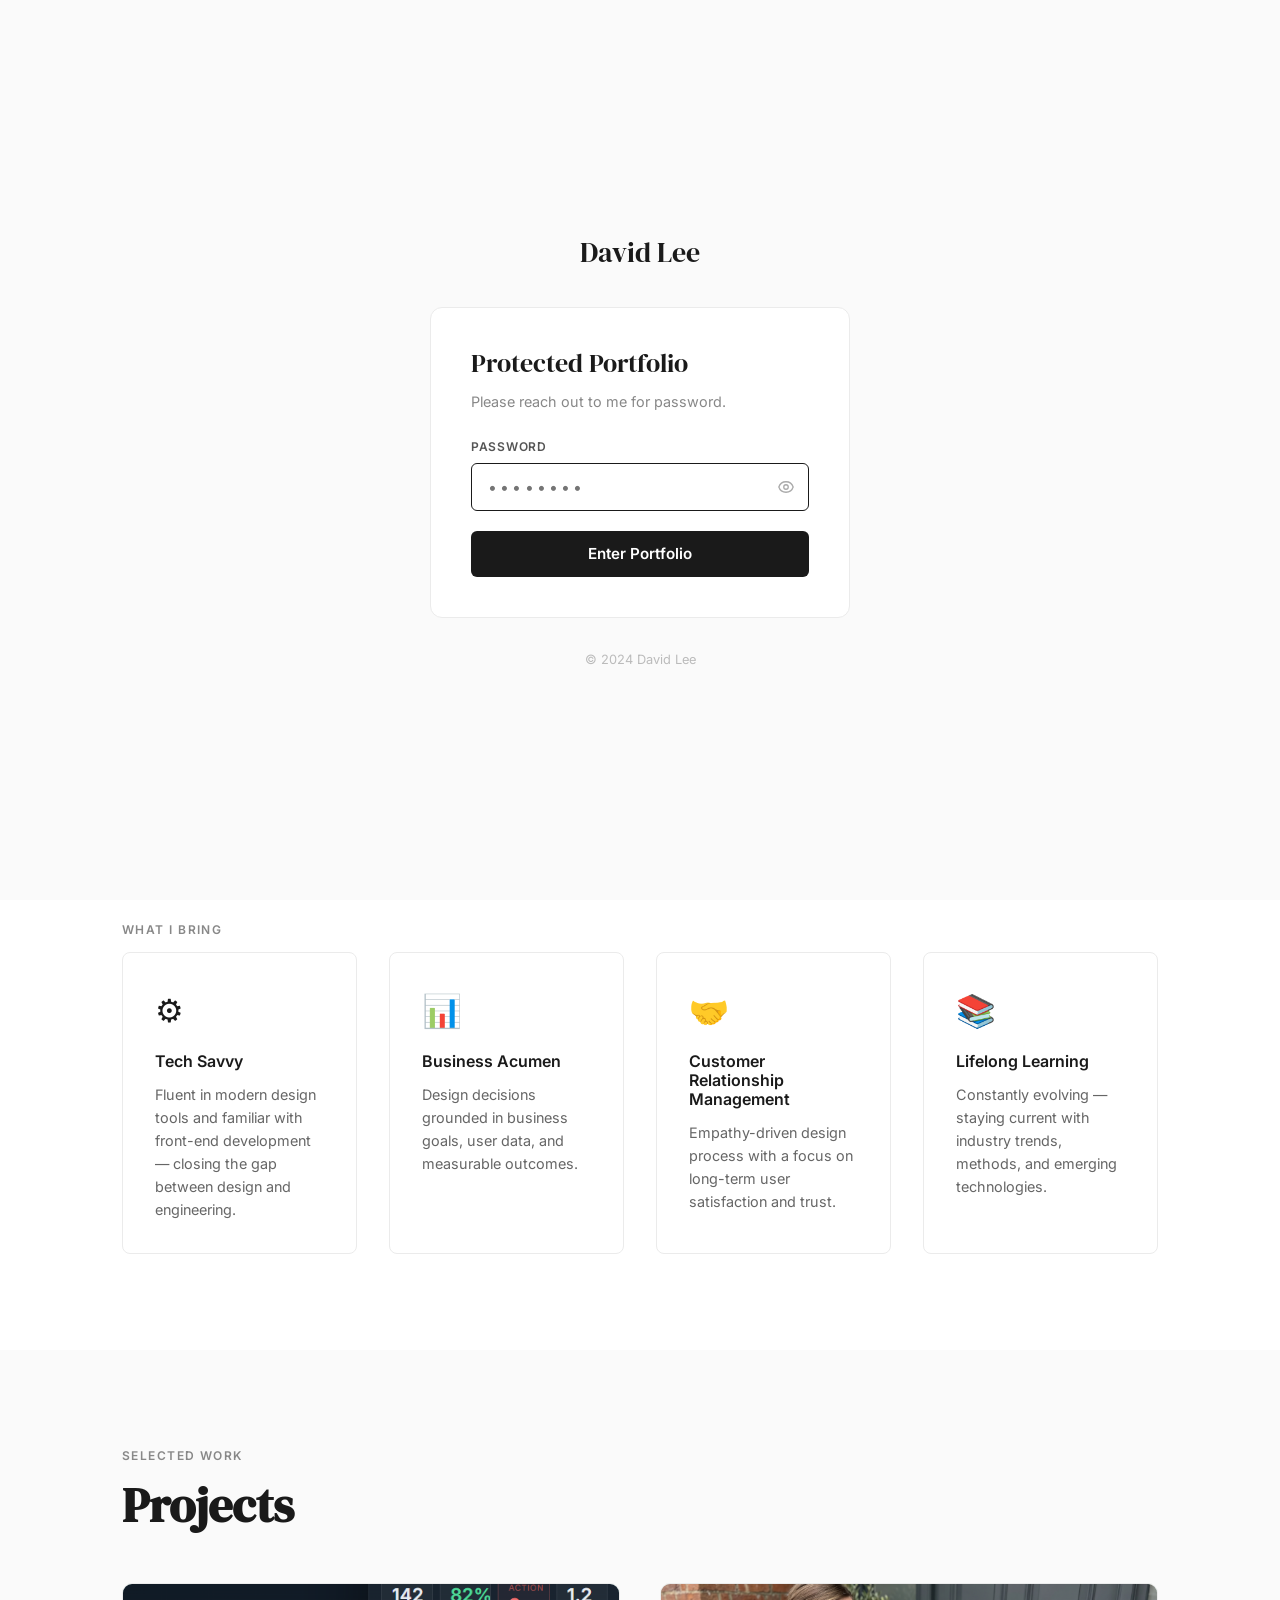
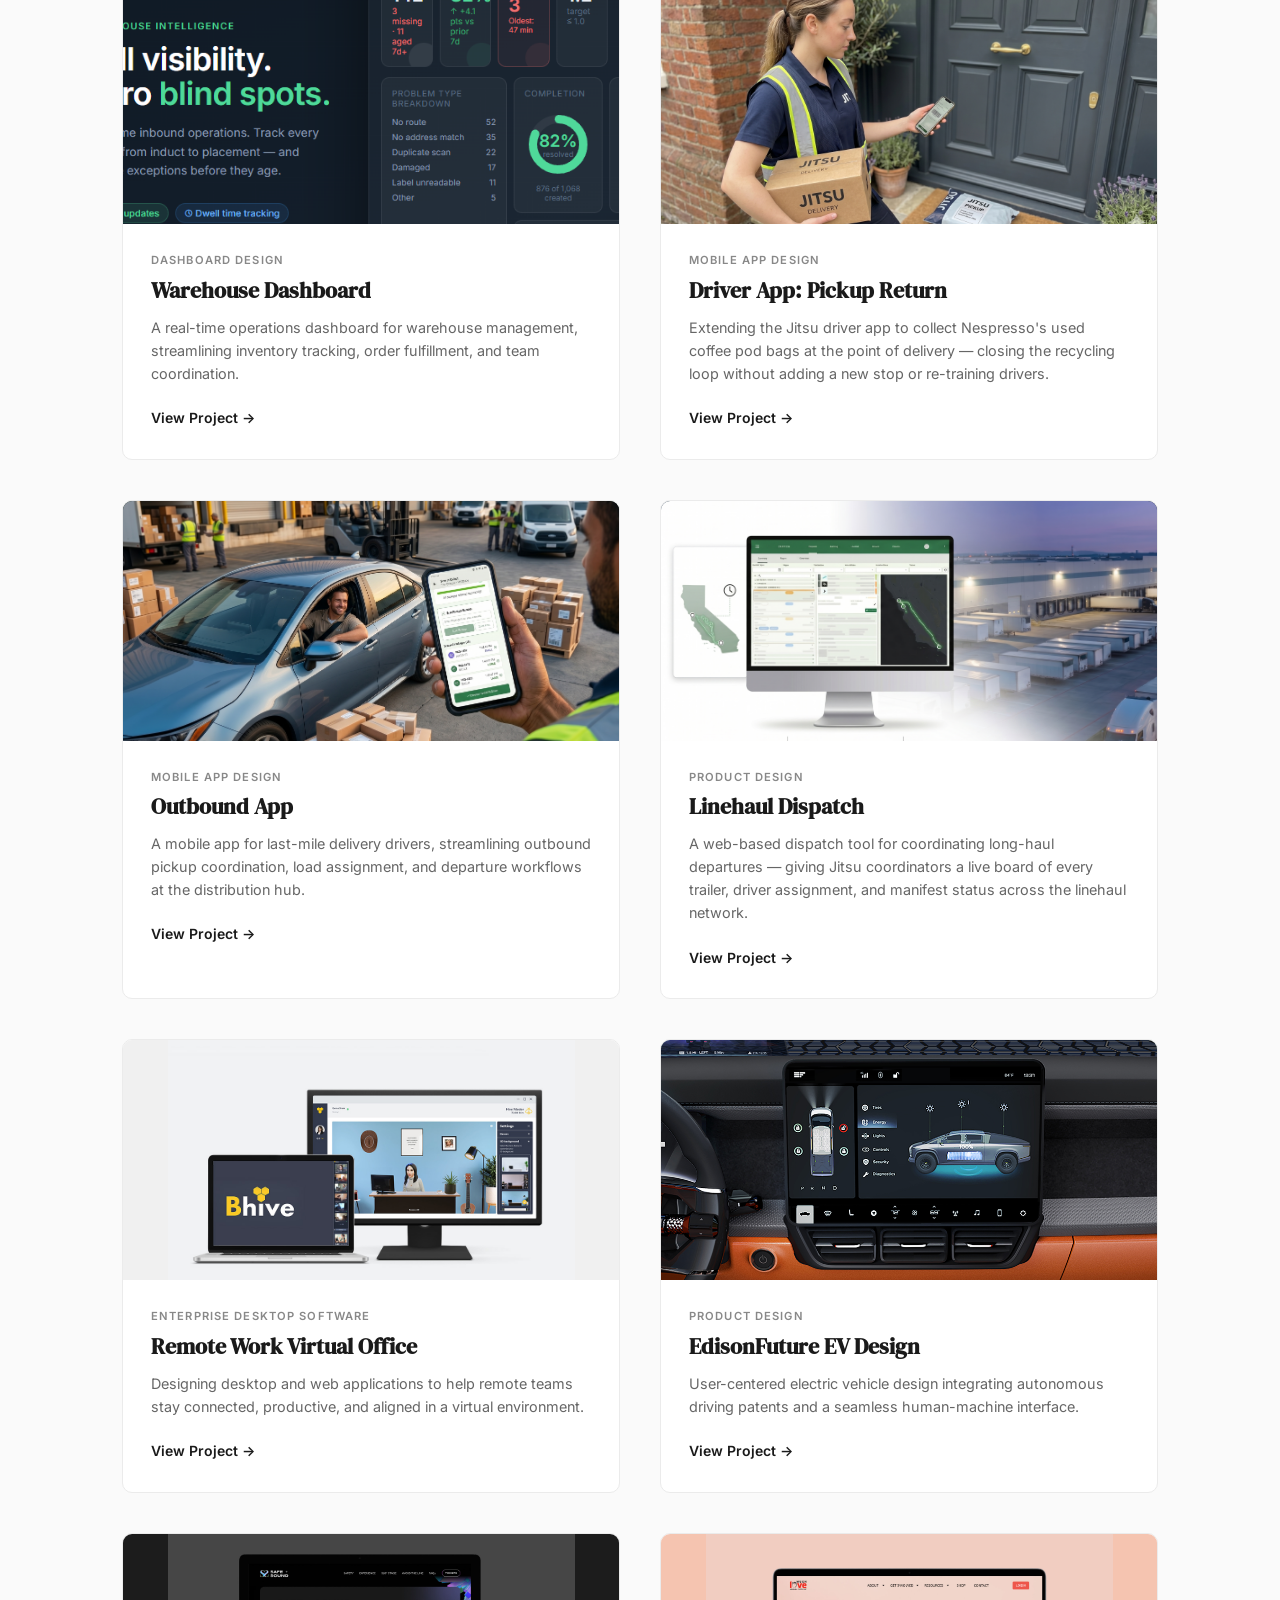
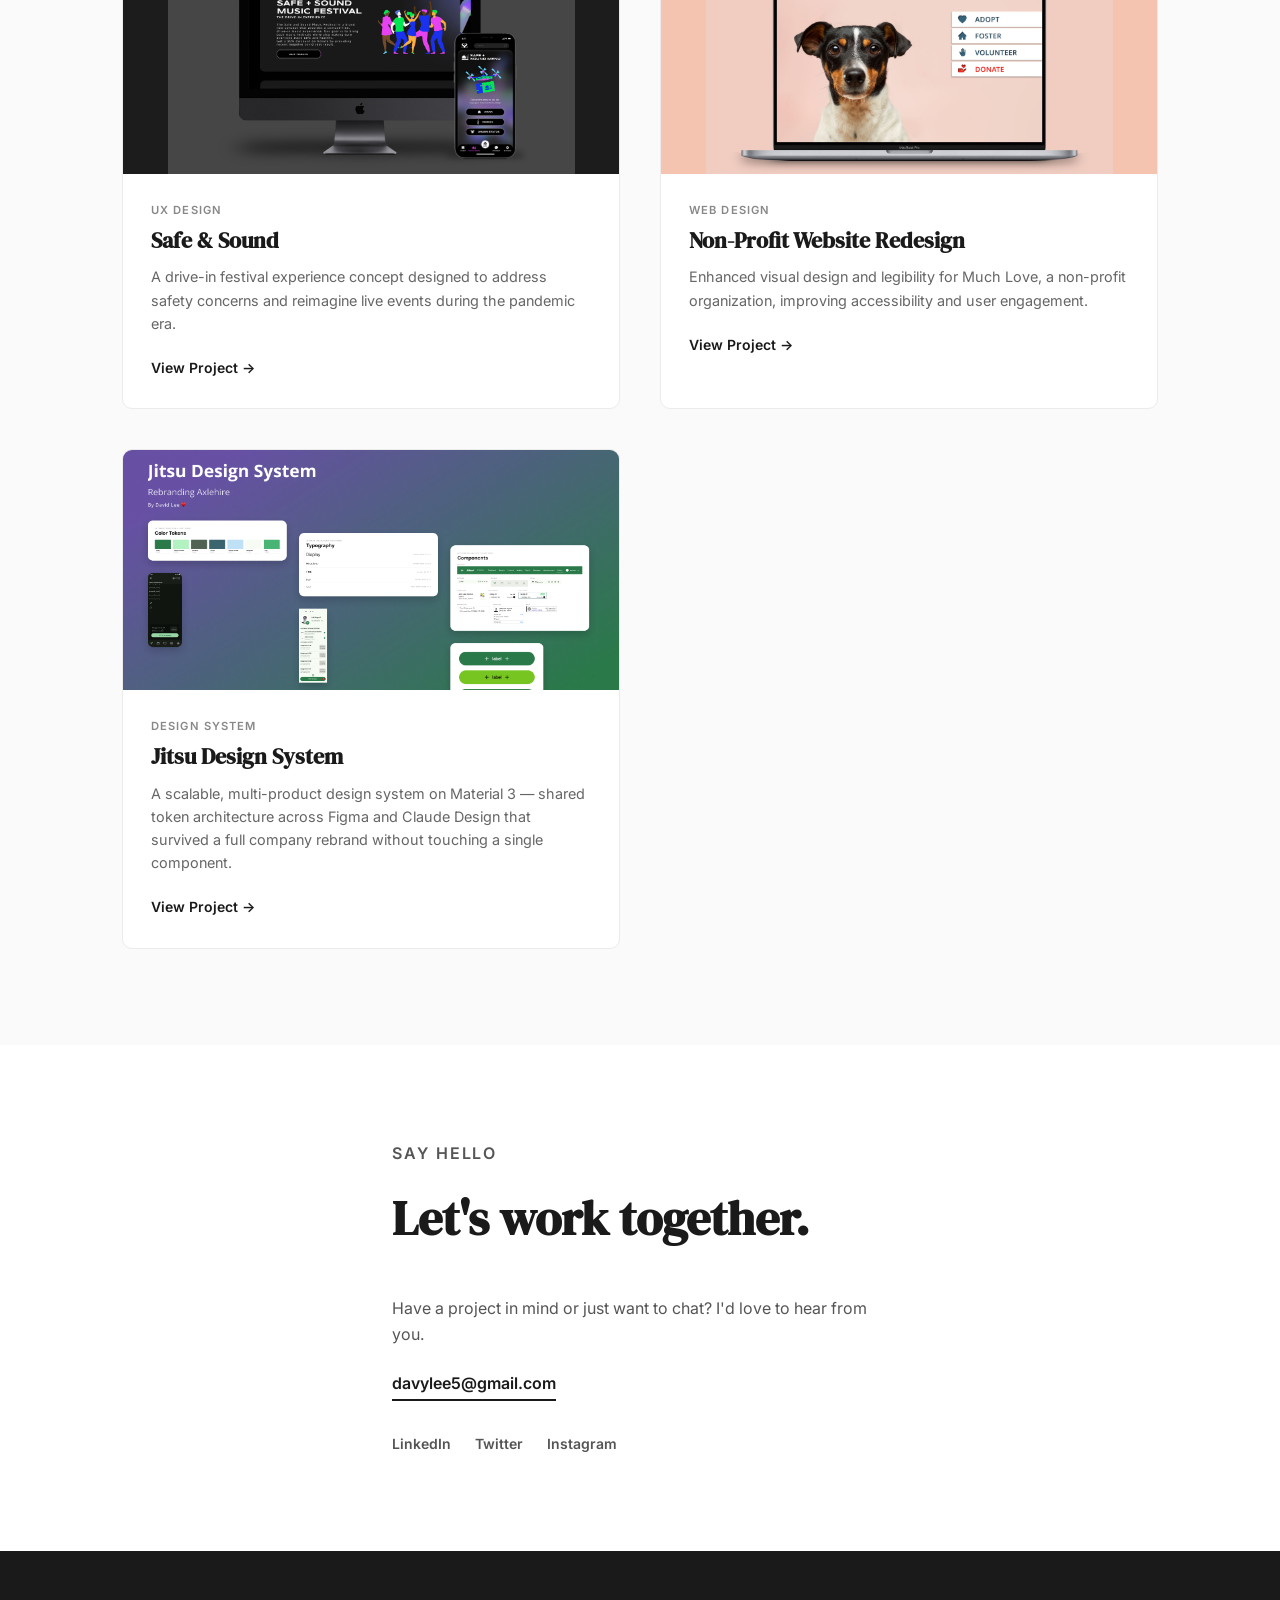
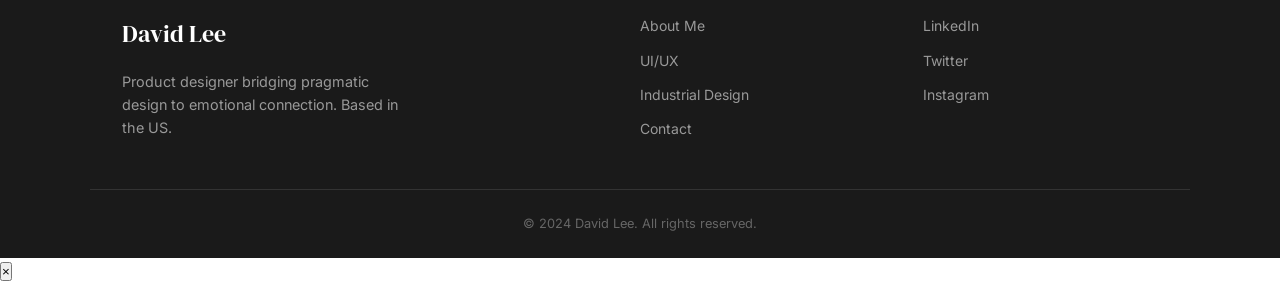
==== commit 20396fad: "Move Driver App: Pickup Return card after Warehouse Dashboard Updates the project order on the homep" ====
--- a/index.html
+++ b/index.html
@@ -303,22 +303,22 @@
         </article>
 
         <article class="project-card">
+          <div class="project-card__img project-card__img--7"></div>
+          <div class="project-card__body">
+            <span class="project-card__tag">Mobile App Design</span>
+            <h3>Driver App: Pickup Return</h3>
+            <p>Extending the Jitsu driver app to collect Nespresso's used coffee pod bags at the point of delivery — closing the recycling loop without adding a new stop or re-training drivers.</p>
+            <a href="driver-app-pickup-return.html" class="link-arrow">View Project &rarr;</a>
+          </div>
+        </article>
+
+        <article class="project-card">
           <div class="project-card__img project-card__img--6"></div>
           <div class="project-card__body">
             <span class="project-card__tag">Mobile App Design</span>
             <h3>Outbound App</h3>
             <p>A mobile app for last-mile delivery drivers, streamlining outbound pickup coordination, load assignment, and departure workflows at the distribution hub.</p>
             <a href="outbound-app.html" class="link-arrow">View Project &rarr;</a>
-          </div>
-        </article>
-
-        <article class="project-card">
-          <div class="project-card__img project-card__img--7"></div>
-          <div class="project-card__body">
-            <span class="project-card__tag">Mobile App Design</span>
-            <h3>Driver App: Pickup Return</h3>
-            <p>Extending the Jitsu driver app to collect Nespresso's used coffee pod bags at the point of delivery — closing the recycling loop without adding a new stop or re-training drivers.</p>
-            <a href="driver-app-pickup-return.html" class="link-arrow">View Project &rarr;</a>
           </div>
         </article>
 
